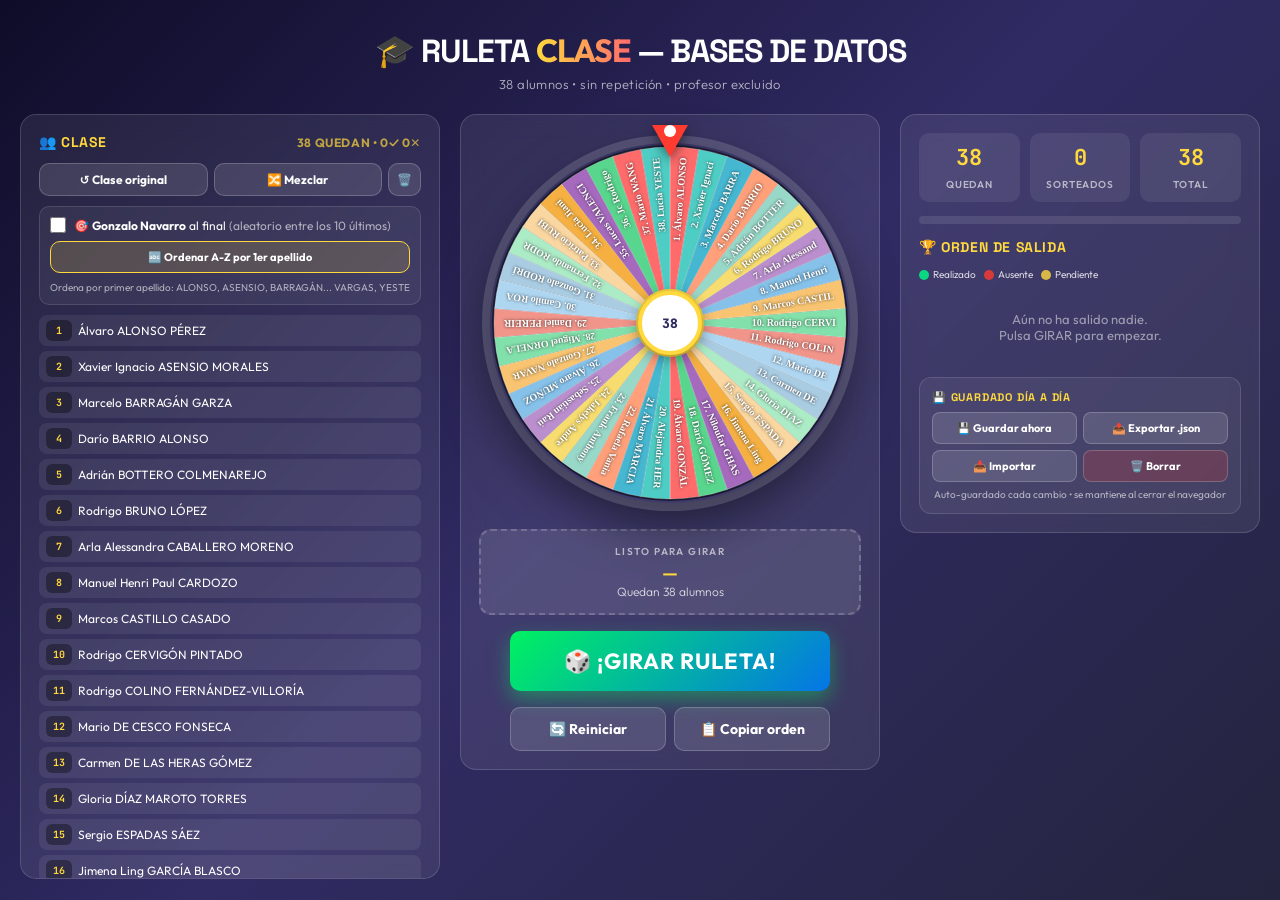
==== ruleta.html @ 907aad45 "feat: ruleta clase 38 alumnos - pizarra hecho/ausente, guardado dia a dia, orden apellido y Gonzalo " ====
<!DOCTYPE html>
<html lang="es">
<head>
<meta charset="UTF-8">
<meta name="viewport" content="width=device-width, initial-scale=1.0">
<title>Ruleta Clase - Bases de datos - Sin Repetición</title>
<link rel="preconnect" href="https://fonts.googleapis.com">
<link rel="preconnect" href="https://fonts.gstatic.com" crossorigin>
<link href="https://fonts.googleapis.com/css2?family=Outfit:wght@300;400;600;800&family=Space+Grotesk:wght@500;700&family=JetBrains+Mono:wght@700&display=swap" rel="stylesheet">
<style>
*{margin:0;padding:0;box-sizing:border-box;font-family:'Outfit',system-ui,sans-serif}
body{min-height:100vh;background:linear-gradient(135deg,#0f0c29 0%,#302b63 50%,#24243e 100%);color:#fff;display:flex;flex-direction:column;align-items:center;padding:20px}
h1{margin:10px 0 5px;font-size:32px;text-align:center;font-family:'Space Grotesk',sans-serif;font-weight:700;letter-spacing:-1px;text-transform:uppercase}
h1 span{background:linear-gradient(90deg,#ffd93d,#ff6b6b);-webkit-background-clip:text;-webkit-text-fill-color:transparent;background-clip:text}
.subtitle{opacity:0.65;margin-bottom:22px;text-align:center;font-size:13px;font-weight:300;letter-spacing:0.4px}
.layout{display:flex;gap:20px;max-width:1350px;width:100%;align-items:flex-start;flex-wrap:wrap;justify-content:center}
.panel{background:rgba(255,255,255,0.08);backdrop-filter:blur(12px);border:1px solid rgba(255,255,255,0.15);border-radius:16px;padding:18px}
.left{flex:1;min-width:320px;max-width:460px;max-height:85vh;overflow:auto}
.center{flex:1;min-width:340px;max-width:520px;display:flex;flex-direction:column;align-items:center;gap:16px}
.right{flex:1;min-width:280px;max-width:360px}
.panel h2{font-size:14px;margin-bottom:12px;color:#ffd93d;display:flex;justify-content:space-between;align-items:center;font-family:'Space Grotesk',sans-serif;font-weight:700;letter-spacing:0.6px;text-transform:uppercase}
.nombres-grid{display:grid;grid-template-columns:1fr;gap:5px}
.input-group{display:flex;align-items:center;gap:6px;background:rgba(255,255,255,0.07);border-radius:8px;padding:4px 6px;border:1px solid transparent}
.input-group.eliminado{opacity:0.35;text-decoration:line-through;background:rgba(255,0,0,0.15);border-color:rgba(255,0,0,0.3)}
.input-group.hecho{opacity:0.45;background:rgba(0,255,136,0.12);border-color:rgba(0,255,136,0.4);text-decoration:line-through;text-decoration-color:#00ff88;text-decoration-thickness:2px}
.input-group.ausente{opacity:1;background:rgba(255,59,48,0.22);border-color:#ff3b30;text-decoration:line-through;text-decoration-color:#ff3b30;text-decoration-thickness:2px}
.input-group.ausente input{color:#ff9a9a}
.input-group.pendiente{opacity:1;background:rgba(255,217,61,0.18);border-color:#ffd93d;animation:pulse 1.2s infinite}
.input-group.ganador-actual{border-color:#00ff88;background:rgba(0,255,136,0.2);opacity:1;transform:scale(1.02)}
.num{font-family:'JetBrains Mono',monospace;font-size:10px;font-weight:700;color:#ffd93d;min-width:26px;text-align:center;background:rgba(0,0,0,0.35);border-radius:6px;padding:4px 4px}
.input-group input{flex:1;background:transparent;border:none;color:#fff;font-size:12px;outline:none;width:100%;font-weight:400}
.input-group input::placeholder{color:rgba(255,255,255,0.5)}
.wheel-wrap{position:relative;width:380px;height:380px;display:flex;align-items:center;justify-content:center}
#wheel{width:360px;height:360px;border-radius:50%;box-shadow:0 0 0 8px rgba(255,255,255,0.15),0 20px 50px rgba(0,0,0,0.5);transition:transform 4s cubic-bezier(0.15,0,0.15,1)}
.pointer{position:absolute;top:-8px;left:50%;transform:translateX(-50%);width:0;height:0;border-left:18px solid transparent;border-right:18px solid transparent;border-top:32px solid #ff3b30;filter:drop-shadow(0 4px 6px rgba(0,0,0,0.5));z-index:10}
.pointer::after{content:'';position:absolute;top:-32px;left:-6px;width:12px;height:12px;background:#fff;border-radius:50%}
.center-pointer{position:absolute;top:50%;left:50%;transform:translate(-50%,-50%);width:64px;height:64px;background:#fff;color:#302b63;border-radius:50%;display:flex;align-items:center;justify-content:center;font-weight:800;font-size:13px;box-shadow:0 4px 15px rgba(0,0,0,0.4);z-index:5;border:4px solid #ffd93d;font-family:'JetBrains Mono',monospace}
button{border:none;border-radius:10px;padding:12px 18px;font-weight:700;cursor:pointer;transition:all 0.2s;font-size:14px}
.btn-girar{background:linear-gradient(135deg,#00f260,#0575e6);color:#fff;font-size:22px;padding:16px 40px;box-shadow:0 8px 20px rgba(0,242,96,0.4);width:100%;max-width:320px;letter-spacing:1px}
.btn-girar:hover{transform:scale(1.03);box-shadow:0 12px 30px rgba(0,242,96,0.6)}
.btn-girar:disabled{opacity:0.4;cursor:not-allowed;transform:none}
.btn-sec{background:rgba(255,255,255,0.12);color:#fff;border:1px solid rgba(255,255,255,0.2)}
.btn-sec:hover{background:rgba(255,255,255,0.2)}
.resultado{min-height:76px;background:rgba(255,255,255,0.1);border-radius:12px;padding:14px;width:100%;text-align:center;border:2px dashed rgba(255,255,255,0.2)}
.resultado.activo{border-color:#00ff88;background:rgba(0,255,136,0.15);border-style:solid}
.resultado .label{font-size:10px;opacity:0.6;letter-spacing:1.4px;text-transform:uppercase;font-weight:600}
.resultado .nombre{font-family:'Space Grotesk',sans-serif;font-size:18px;font-weight:700;color:#ffd93d;margin-top:4px;word-break:break-word;line-height:1.2}
.resultado .numero{font-size:12px;opacity:0.8;font-weight:300}
.stats{display:flex;gap:10px;margin-bottom:14px}
.stat{flex:1;background:rgba(255,255,255,0.07);border-radius:10px;padding:10px;text-align:center}
.stat b{font-family:'JetBrains Mono',monospace;font-size:22px;display:block;color:#ffd93d}
.stat span{font-size:10px;opacity:0.6;text-transform:uppercase;letter-spacing:0.8px;font-weight:600}
.progreso{height:8px;background:rgba(255,255,255,0.1);border-radius:99px;overflow:hidden;margin-bottom:14px}
.progreso-bar{height:100%;background:linear-gradient(90deg,#00f260,#ffd93d);width:0%;transition:width 0.5s}
.historial{max-height:340px;overflow:auto;display:flex;flex-direction:column;gap:6px}
.historial-item{display:flex;align-items:center;gap:8px;background:rgba(255,255,255,0.07);padding:8px 10px;border-radius:8px;font-size:12.5px;animation:slideIn 0.3s}
.historial-item .pos{font-family:'JetBrains Mono',monospace;background:#ffd93d;color:#000;font-weight:800;min-width:26px;height:26px;display:flex;align-items:center;justify-content:center;border-radius:50%;font-size:12px}
.historial-item.hecho{border-left:4px solid #00ff88;background:rgba(0,255,136,0.10)}
.historial-item.ausente{border-left:4px solid #ff3b30;background:rgba(255,59,48,0.16)}
.historial-item.pendiente{border-left:4px solid #ffd93d;background:rgba(255,217,61,0.14);animation:pulse 1.5s infinite}
.btn-mini{padding:4px 7px;font-size:10px;border-radius:6px;font-weight:800;cursor:pointer;border:none;letter-spacing:0.3px;transition:all 0.15s}
.btn-mini:hover{transform:scale(1.05)}
.btn-hecho{background:#00ff88;color:#000}
.btn-hecho.activo{box-shadow:0 0 0 2px #000, 0 0 0 4px #00ff88}
.btn-ausente{background:#ff3b30;color:#fff}
.btn-ausente.activo{box-shadow:0 0 0 2px #fff, 0 0 0 4px #ff3b30}
.btn-reinc{background:rgba(255,255,255,0.14);color:#fff;border:1px solid rgba(255,255,255,0.25);padding:4px 6px;font-size:10px;border-radius:6px;cursor:pointer}
.leyenda{display:flex;gap:8px;font-size:10px;margin-bottom:10px;opacity:0.8;flex-wrap:wrap}
.leyenda span{display:flex;align-items:center;gap:4px}
.dot{width:10px;height:10px;border-radius:50%;display:inline-block}
.vacio{opacity:0.5;text-align:center;padding:20px;font-size:13px}
@keyframes slideIn{from{opacity:0;transform:translateX(-10px)}to{opacity:1;transform:translateX(0)}}
.confeti{position:fixed;pointer-events:none;width:10px;height:10px;top:-10px;animation:caer 1.5s forwards}
@keyframes caer{to{transform:translateY(100vh) rotate(720deg);opacity:0}}
.save-panel{background:rgba(255,255,255,0.06);border:1px solid rgba(255,255,255,0.12);border-radius:12px;padding:12px;margin-top:14px}
.save-panel h3{font-size:11px;letter-spacing:0.8px;text-transform:uppercase;color:#ffd93d;margin-bottom:8px;font-family:'Space Grotesk',sans-serif}
.save-grid{display:grid;grid-template-columns:1fr 1fr;gap:6px}
.save-grid button{font-size:11px;padding:8px 6px;border-radius:8px}
.save-info{font-size:10px;opacity:0.6;margin-top:6px;text-align:center}
#fileImport{display:none}
@media(max-width:900px){.wheel-wrap{width:300px;height:300px}#wheel{width:280px;height:280px}}
</style>
</head>
<body>
<h1>🎓 Ruleta <span>Clase</span> — Bases de datos</h1>
<p class="subtitle">38 alumnos • sin repetición • profesor excluido</p>

<div class="layout">
  <div class="panel left">
    <h2>👥 Clase <span id="contador-nombres" style="font-size:12px;opacity:0.7"></span></h2>
    <div style="display:flex;gap:6px;margin-bottom:10px;flex-wrap:wrap">
      <button class="btn-sec" style="flex:1;font-size:12px;padding:8px" onclick="autocompletar()">↺ Clase original</button>
      <button class="btn-sec" style="flex:1;font-size:12px;padding:8px" onclick="mezclarNombres()">🔀 Mezclar</button>
      <button class="btn-sec" style="font-size:12px;padding:8px" onclick="limpiarNombres()">🗑️</button>
    </div>
    <div style="background:rgba(255,255,255,0.06);border:1px solid rgba(255,255,255,0.12);border-radius:10px;padding:10px;margin-bottom:10px;display:flex;flex-direction:column;gap:8px">
      <label style="display:flex;align-items:center;gap:8px;font-size:12px;cursor:pointer;user-select:none">
        <input type="checkbox" id="checkGonzalo" onchange="toggleGonzalo()" style="width:16px;height:16px;accent-color:#00ff88">
        <span>🎯 <b>Gonzalo Navarro</b> al final <span style="opacity:0.6">(aleatorio entre los 10 últimos)</span></span>
      </label>
      <button class="btn-sec" style="font-size:11px;padding:8px;background:rgba(255,217,61,0.15);border-color:#ffd93d" onclick="ordenarPorApellido()">🔤 Ordenar A-Z por 1er apellido</button>
      <div style="font-size:10px;opacity:0.6;line-height:1.3">Ordena por primer apellido: ALONSO, ASENSIO, BARRAGÁN... VARGAS, YESTE</div>
    </div>
    <div class="nombres-grid" id="grid-nombres"></div>
    <p style="font-size:11px;opacity:0.6;margin-top:10px">💡 Pulsa <b style="color:#00ff88">✓ Hecho</b> cuando salga a la pizarra o <b style="color:#ff3b30">✕ Ausente</b> si no pudo hacerlo. El rojo marca ausentes, el verde realizados.</p>
  </div>

  <div class="panel center">
    <div class="wheel-wrap">
      <div class="pointer"></div>
      <canvas id="wheel" width="360" height="360"></canvas>
      <div class="center-pointer" id="center-label">38</div>
    </div>

    <div class="resultado" id="resultado">
      <div class="label">Listo para girar</div>
      <div class="nombre" id="res-nombre">—</div>
      <div class="numero" id="res-numero">Quedan 38 alumnos</div>
    </div>

    <button class="btn-girar" id="btn-girar" onclick="girar()">🎲 ¡GIRAR RULETA!</button>
    <div style="display:flex;gap:8px;width:100%;max-width:320px">
      <button class="btn-sec" style="flex:1" onclick="reiniciar()">🔄 Reiniciar</button>
      <button class="btn-sec" style="flex:1" onclick="copiarHistorial()">📋 Copiar orden</button>
    </div>
  </div>

  <div class="panel right">
    <div class="stats">
      <div class="stat"><b id="stat-quedan">38</b><span>Quedan</span></div>
      <div class="stat"><b id="stat-sorteados">0</b><span>Sorteados</span></div>
      <div class="stat"><b id="stat-total">38</b><span>Total</span></div>
    </div>
    <div class="progreso"><div class="progreso-bar" id="progreso"></div></div>
    <h2>🏆 Orden de salida</h2>
    <div class="leyenda"><span><i class="dot" style="background:#00ff88"></i> Realizado</span><span><i class="dot" style="background:#ff3b30"></i> Ausente</span><span><i class="dot" style="background:#ffd93d"></i> Pendiente</span></div>
    <div class="historial" id="historial"><div class="vacio">Aún no ha salido nadie.<br>Pulsa GIRAR para empezar.</div></div>
    <div class="save-panel">
      <h3>💾 Guardado día a día</h3>
      <div class="save-grid">
        <button class="btn-sec" onclick="guardarAhora()">💾 Guardar ahora</button>
        <button class="btn-sec" onclick="exportarArchivo()">📤 Exportar .json</button>
        <button class="btn-sec" onclick="document.getElementById('fileImport').click()">📥 Importar</button>
        <button class="btn-sec" style="background:rgba(255,59,48,0.18)" onclick="borrarGuardado()">🗑️ Borrar</button>
      </div>
      <div class="save-info" id="saveInfo">Auto-guardado cada cambio • se mantiene al cerrar el navegador</div>
      <input type="file" id="fileImport" accept=".json" onchange="importarArchivo(event)">
    </div>
  </div>
</div>

<script>
const TOTAL = 38;
let nombres = [
  "Álvaro ALONSO PÉREZ",
  "Xavier Ignacio ASENSIO MORALES",
  "Marcelo BARRAGÁN GARZA",
  "Darío BARRIO ALONSO",
  "Adrián BOTTERO COLMENAREJO",
  "Rodrigo BRUNO LÓPEZ",
  "Arla Alessandra CABALLERO MORENO",
  "Manuel Henri Paul CARDOZO",
  "Marcos CASTILLO CASADO",
  "Rodrigo CERVIGÓN PINTADO",
  "Rodrigo COLINO FERNÁNDEZ-VILLORÍA",
  "Mario DE CESCO FONSECA",
  "Carmen DE LAS HERAS GÓMEZ",
  "Gloria DÍAZ MAROTO TORRES",
  "Sergio ESPADAS SÁEZ",
  "Jimena Ling GARCÍA BLASCO",
  "Niloufar GHASEMI SEDAGHAT ALOU",
  "Darío GÓMEZ GÁLVEZ",
  "Álvaro GONZÁLEZ PRADOS",
  "Alejandra HERNÁNDEZ BARROSO",
  "Álvaro MARCIANES GARRUDO",
  "Rafaela Vania MATOS TARAZONA",
  "Frank Anthony MERE LEÓN",
  "Jakelys Andrea MEZA LANUZA",
  "Sebastián Raúl MONTES DE LA ROSA",
  "Álvaro MUÑOZ BUENO",
  "Gonzalo NAVARRO GUERRERO",
  "Miguel ORNELAS SILVA",
  "Daniel PEREIRA BEDOYA",
  "Camilo ROA ZULUAGA",
  "Gonzalo RODRÍGUEZ GONZÁLEZ",
  "Fernando RODRÍGUEZ REVUELTA",
  "Patricio RUBIO MACOUZET",
  "Lucia Jiani SUN JIAN",
  "Lucas VALENCIA SOLAR",
  "Jc Rodrigo VARGAS MELÉNDEZ",
  "Mario WANG LU",
  "Lucia YESTE GÜEMES"
];
let pool = [];
let historial = []; // array de {idx, estado: 'pendiente'|'hecho'|'ausente'}
let girando = false;
let rotacionActual = 0;

const canvas = document.getElementById('wheel');
const ctx = canvas.getContext('2d');
const colores = ['#FF6B6B','#4ECDC4','#45B7D1','#FFA07A','#98D8C8','#F7DC6F','#BB8FCE','#85C1E9','#F8C471','#82E0AA','#F1948A','#AED6F1','#A9CCE3','#ABEBC6','#FAD7A0','#F5B041','#A569BD','#58D68D'];

const nombresClase = [...nombres];
const STORAGE_KEY = 'ruleta_clase_bases_datos_v3';
let modoGonzaloFinal = false;
const STORAGE_GONZALO_KEY = STORAGE_KEY + '_gonzalo';

function guardarEnStorage(){
  try{
    const data = { nombres, pool, historial, fecha: new Date().toISOString() };
    localStorage.setItem(STORAGE_KEY, JSON.stringify(data));
    const t = new Date().toLocaleTimeString('es-ES',{hour:'2-digit',minute:'2-digit',second:'2-digit'});
    const d = new Date().toLocaleDateString('es-ES');
    const el = document.getElementById('saveInfo');
    if(el) el.textContent = `✔️ Guardado ${d} ${t} • se mantiene al cerrar/desconectar`;
    // también guardar snapshot por día
    const hoy = new Date().toISOString().slice(0,10);
    localStorage.setItem(STORAGE_KEY + '_dia_' + hoy, JSON.stringify(data));
  }catch(e){ console.error('Error guardando',e); }
}
function cargarDeStorage(){
  try{
    const raw = localStorage.getItem(STORAGE_KEY);
    if(!raw) return false;
    const data = JSON.parse(raw);
    if(!data || !Array.isArray(data.nombres) || !Array.isArray(data.pool) || !Array.isArray(data.historial)) return false;
    // validar que siga siendo 38, si no, migrar
    if(data.nombres.length === TOTAL){
      nombres = data.nombres;
      pool = data.pool;
      historial = data.historial;
      // compat: si historial viejo era array de números, convertir a objetos
      if(historial.length>0 && typeof historial[0]==='number'){
        historial = historial.map(idx=>({idx, estado:'hecho'}));
      }
      return true;
    }
    return false;
  }catch(e){ return false; }
}
function guardarAhora(){
  guardarEnStorage();
  alert('✔️ Guardado correctamente. Aunque cierres el navegador o apagues el PC, al volver a abrir ruleta.html tendrás todo igual.');
}
function exportarArchivo(){
  guardarEnStorage();
  const raw = localStorage.getItem(STORAGE_KEY) || JSON.stringify({nombres,pool,historial});
  const blob = new Blob([raw], {type:'application/json'});
  const url = URL.createObjectURL(blob);
  const a = document.createElement('a');
  const fecha = new Date().toISOString().slice(0,10);
  a.href = url; a.download = `ruleta_clase_${fecha}.json`; a.click();
  URL.revokeObjectURL(url);
}
function importarArchivo(event){
  const file = event.target.files[0];
  if(!file) return;
  const reader = new FileReader();
  reader.onload = e=>{
    try{
      const data = JSON.parse(e.target.result);
      if(!data.nombres || !data.historial) throw new Error('formato inválido');
      nombres = data.nombres;
      pool = data.pool || [];
      historial = data.historial;
      if(historial.length>0 && typeof historial[0]==='number') historial = historial.map(idx=>({idx, estado:'hecho'}));
      crearInputs();
      dibujarRuleta();
      actualizarUI();
      guardarEnStorage();
      alert('✔️ Datos importados correctamente');
    }catch(err){ alert('❌ Error al importar: '+err.message); }
  };
  reader.readAsText(file);
  event.target.value='';
}
function borrarGuardado(){
  if(!confirm('¿Borrar guardado? Perderás el progreso actual. Se reiniciará la clase.')) return;
  localStorage.removeItem(STORAGE_KEY);
  resetPool();
  crearInputs();
  dibujarRuleta();
  actualizarUI();
  document.getElementById('saveInfo').textContent='Guardado borrado • se reiniciará desde cero';
}
function getGonzaloIdx(){
  return nombres.findIndex(n => n.toUpperCase().includes('NAVARRO GUERRERO'));
}
function toggleGonzalo(){
  modoGonzaloFinal = document.getElementById('checkGonzalo').checked;
  localStorage.setItem(STORAGE_GONZALO_KEY, modoGonzaloFinal ? '1':'0');
  const gIdx = getGonzaloIdx();
  if(modoGonzaloFinal && gIdx!==-1){
    const gNom = nombres[gIdx];
    alert(`🎯 Activado: ${gNom} no saldrá hasta que queden 10 o menos. Aparecerá aleatoriamente entre los 10 últimos puestos (posición ${TOTAL-9} a ${TOTAL}).`);
  }
}
function extraerPrimerApellido(nombreCompleto){
  const partes = nombreCompleto.trim().split(/\s+/);
  // buscar primera palabra totalmente en mayúsculas (apellido)
  for(let p of partes){
    const limpio = p.replace(/[^A-Za-zÁÉÍÓÚÑáéíóúñ\-]/g,'');
    if(limpio.length>=2 && limpio === limpio.toUpperCase() && /[A-ZÁÉÍÓÚÑ]/.test(limpio)){
      // si es DE/DEL/LA/LOS lo saltamos si es prefijo, coger siguiente
      if(['DE','DEL','LA','LAS','LOS','VON','VAN','LE','DU'].includes(limpio) ) continue;
      return limpio;
    }
  }
  // fallback: última palabra
  return partes[partes.length-1].replace(/[^A-Za-zÁÉÍÓÚÑ]/g,'').toUpperCase();
}
function ordenarPorApellido(){
  if(historial.length>0 && !confirm(`¿Ordenar por 1er apellido A-Z?\n\nSe reordenará toda la lista (ALONSO → YESTE) y se reiniciará el sorteo actual. ¿Continuar?`)) return;
  // ordenar nombres por primer apellido
  nombres.sort((a,b)=>{
    const apA = extraerPrimerApellido(a);
    const apB = extraerPrimerApellido(b);
    const cmp = apA.localeCompare(apB, 'es', {sensitivity:'base'});
    if(cmp!==0) return cmp;
    return a.localeCompare(b, 'es', {sensitivity:'base'});
  });
  // reiniciar pool con nuevo orden
  resetPool();
  crearInputs();
  dibujarRuleta();
  actualizarUI();
  guardarEnStorage();
  // mostrar preview
  const preview = nombres.slice(0,5).map((n,i)=>`${i+1}. ${n} (${extraerPrimerApellido(n)})`).join('\n');
  alert(`✔️ Ordenado A-Z por 1er apellido:\n\n${preview}\n...\n${TOTAL}. ${nombres[TOTAL-1]} (${extraerPrimerApellido(nombres[TOTAL-1])})`);
}

function init(){
  const cargado = cargarDeStorage();
  crearInputs();
  if(!cargado){
    resetPool();
  } else {
    for(let i=0;i<TOTAL;i++){
      const el=document.getElementById(`input-${i}`);
      if(el) el.value = nombres[i];
    }
  }
  // cargar preferencia Gonzalo
  try{
    modoGonzaloFinal = localStorage.getItem(STORAGE_GONZALO_KEY)==='1';
    const chk=document.getElementById('checkGonzalo');
    if(chk) chk.checked = modoGonzaloFinal;
  }catch(e){}
  dibujarRuleta();
  actualizarUI();
  if(cargado){
    const el=document.getElementById('saveInfo');
    if(el) el.textContent='✔️ Progreso restaurado automáticamente • último guardado recuperado';
  }
}
function crearInputs(){
  const grid = document.getElementById('grid-nombres');
  grid.innerHTML = '';
  for(let i=0;i<TOTAL;i++){
    const div = document.createElement('div');
    div.className='input-group';
    div.id=`group-${i}`;
    div.innerHTML=`<span class="num">${i+1}</span><input type="text" id="input-${i}" value="${nombres[i]}" placeholder="Nombre ${i+1}" oninput="onNombreChange(${i}, this.value)">`;
    grid.appendChild(div);
  }
}
function onNombreChange(i,val){
  nombres[i]=val || `Alumno ${i+1}`;
  if(pool.includes(i) || historial.some(h=>h.idx===i)){
    dibujarRuleta();
  }
  actualizarUI();
  guardarEnStorage();
}
function resetPool(){
  pool=[...Array(TOTAL).keys()];
  historial=[];
  rotacionActual=0;
  canvas.style.transform=`rotate(${rotacionActual}deg)`;
}
function getEstado(idx){
  const f = historial.find(h=>h.idx===idx);
  return f ? f.estado : null;
}
function autocompletar(){
  for(let i=0;i<TOTAL;i++){
    nombres[i]=nombresClase[i];
    document.getElementById(`input-${i}`).value=nombres[i];
  }
  dibujarRuleta();
  actualizarUI();
  guardarEnStorage();
}
function limpiarNombres(){
  for(let i=0;i<TOTAL;i++){
    nombres[i]='';
    document.getElementById(`input-${i}`).value='';
  }
  dibujarRuleta();
  guardarEnStorage();
}
function mezclarNombres(){
  for(let i=nombres.length-1;i>0;i--){
    const j=Math.floor(Math.random()*(i+1));
    [nombres[i],nombres[j]]=[nombres[j],nombres[i]];
  }
  for(let i=0;i<TOTAL;i++) document.getElementById(`input-${i}`).value=nombres[i];
  dibujarRuleta();
  guardarEnStorage();
}

function dibujarRuleta(){
  const size=360, r=size/2, cx=r, cy=r;
  ctx.clearRect(0,0,size,size);
  const restantes = pool.length ? pool : [...Array(TOTAL).keys()];
  ctx.beginPath(); ctx.arc(cx,cy,r-2,0,Math.PI*2); ctx.fillStyle='#1a1a2e'; ctx.fill();
  if(pool.length===0){
    for(let i=0;i<TOTAL;i++){
      const ang0=(i/TOTAL)*Math.PI*2 -Math.PI/2;
      const ang1=((i+1)/TOTAL)*Math.PI*2 -Math.PI/2;
      ctx.beginPath(); ctx.moveTo(cx,cy); ctx.arc(cx,cy,r-4,ang0,ang1); ctx.closePath();
      ctx.fillStyle= i%2? '#333':'#2a2a2a'; ctx.fill();
      ctx.strokeStyle='rgba(255,255,255,0.07)'; ctx.stroke();
      drawText(i,ang0,ang1,cx,cy,r);
    }
  } else {
    const n = restantes.length;
    restantes.forEach((idx, pos)=>{
      const ang0=(pos/n)*Math.PI*2 -Math.PI/2;
      const ang1=((pos+1)/n)*Math.PI*2 -Math.PI/2;
      ctx.beginPath(); ctx.moveTo(cx,cy); ctx.arc(cx,cy,r-4,ang0,ang1); ctx.closePath();
      ctx.fillStyle=colores[idx % colores.length]; ctx.fill();
      ctx.strokeStyle='rgba(255,255,255,0.25)'; ctx.lineWidth=1; ctx.stroke();
      ctx.save();
      const angMid=(ang0+ang1)/2;
      ctx.translate(cx,cy);
      ctx.rotate(angMid);
      ctx.textAlign='right';
      ctx.fillStyle='#fff';
      ctx.font='bold 10px Segoe UI';
      ctx.shadowColor='rgba(0,0,0,0.8)'; ctx.shadowBlur=3;
      // acortar nombre para que quepa
      let short = nombres[idx]||`Alumno ${idx+1}`;
      short = short.split(' ').slice(0,2).join(' ');
      if(short.length>13) short=short.substring(0,13);
      ctx.fillText(`${idx+1}. ${short}`, r-14, 3);
      ctx.restore();
    });
  }
  ctx.beginPath(); ctx.arc(cx,cy,32,0,Math.PI*2); ctx.fillStyle='#fff'; ctx.fill();
  ctx.strokeStyle='#ffd93d'; ctx.lineWidth=4; ctx.stroke();
}
function drawText(i,ang0,ang1,cx,cy,r){
  ctx.save();
  const angMid=(ang0+ang1)/2;
  ctx.translate(cx,cy); ctx.rotate(angMid);
  ctx.textAlign='right'; ctx.fillStyle='rgba(255,255,255,0.5)'; ctx.font='9px Segoe UI';
  let short=(nombres[i]||`Alumno ${i+1}`).split(' ').slice(0,2).join(' ');
  ctx.fillText(`${i+1}. ${short}`, r-14,3);
  ctx.restore();
}

function girar(){
  if(girando) return;
  if(pool.length===0){
    alert('¡Ya salieron los 38 alumnos! Pulsa Reiniciar para empezar de nuevo.');
    return;
  }
  for(let i of pool){
    if(!nombres[i] || !nombres[i].trim()){
      const el=document.getElementById(`input-${i}`);
      el.focus(); el.style.background='rgba(255,0,0,0.3)';
      alert(`Falta el nombre del número ${i+1}`);
      return;
    }
  }
  girando=true;
  document.getElementById('btn-girar').disabled=true;
  document.getElementById('resultado').classList.remove('activo');
  document.getElementById('res-nombre').textContent='Girando...';
  document.getElementById('res-numero').textContent='¡Suerte!';

  // 🎯 Lógica Gonzalo al final: si está activo y quedan >10, excluir a Gonzalo del sorteo
  let poolElegible = pool;
  const gIdx = getGonzaloIdx();
  if(modoGonzaloFinal && gIdx!==-1 && pool.includes(gIdx) && pool.length > 10){
    poolElegible = pool.filter(i=> i!==gIdx);
  }
  const ganadorIdx = poolElegible[Math.floor(Math.random()*poolElegible.length)];
  const ganadorPosEnPoolAntes = pool.indexOf(ganadorIdx);

  const nAntes = pool.length;
  const angSegmento = 360 / nAntes;
  const angCentroGanador = ganadorPosEnPoolAntes * angSegmento + angSegmento/2;
  const vueltas = 5 + Math.floor(Math.random()*4);
  const randomOffset = (Math.random()-0.5) * (angSegmento*0.6);
  const destino = vueltas*360 + (360 - angCentroGanador + randomOffset);
  const nuevaRotacion = rotacionActual + destino;

  canvas.style.transition='transform 4s cubic-bezier(0.15,0,0.15,1)';
  canvas.style.transform=`rotate(${nuevaRotacion}deg)`;

  setTimeout(()=>{
    rotacionActual = nuevaRotacion % 360;
    pool = pool.filter(i=>i!==ganadorIdx);
    historial.push({idx: ganadorIdx, estado: 'pendiente'});
    dibujarRuleta();
    canvas.style.transition='none';
    canvas.style.transform=`rotate(${rotacionActual}deg)`;
    void canvas.offsetWidth;
    canvas.style.transition='transform 4s cubic-bezier(0.15,0,0.15,1)';

    mostrarGanador(ganadorIdx);
    actualizarUI();
    guardarEnStorage();
    lanzarConfeti();
    girando=false;
    document.getElementById('btn-girar').disabled=false;
    if(pool.length===0){
      document.getElementById('btn-girar').textContent='🏁 ¡COMPLETADO!';
      document.getElementById('btn-girar').disabled=true;
      setTimeout(()=>lanzarConfeti(true),300);
    }
  },4100);
}

function mostrarGanador(idx){
  const res=document.getElementById('resultado');
  res.classList.add('activo');
  document.getElementById('res-nombre').textContent=nombres[idx];
  document.getElementById('res-numero').textContent=`Nº ${idx+1} • ${historial.length}º en salir • Quedan ${pool.length} • ¡Marca si hizo pizarra!`;
  document.getElementById('center-label').textContent=pool.length;
  document.querySelectorAll('.input-group').forEach(el=>el.classList.remove('ganador-actual'));
  const g=document.getElementById(`group-${idx}`);
  if(g){g.classList.add('ganador-actual'); setTimeout(()=>g.classList.remove('ganador-actual'),2000)}
}
function marcarEstado(pos, nuevoEstado){
  if(pos<0 || pos>=historial.length) return;
  historial[pos].estado = nuevoEstado;
  actualizarUI();
  dibujarRuleta();
  guardarEnStorage();
  if(nuevoEstado==='hecho') lanzarConfeti();
}
function reincorporar(pos){
  if(pos<0 || pos>=historial.length) return;
  const item = historial[pos];
  if(!confirm(`¿Reincorporar a ${nombres[item.idx]} a la ruleta? Volverá a poder salir.`)) return;
  pool.push(item.idx);
  pool.sort((a,b)=>a-b);
  historial.splice(pos,1);
  dibujarRuleta();
  actualizarUI();
  guardarEnStorage();
}

function actualizarUI(){
  const hechos = historial.filter(h=>h.estado==='hecho').length;
  const ausentes = historial.filter(h=>h.estado==='ausente').length;
  const pendientes = historial.filter(h=>h.estado==='pendiente').length;
  document.getElementById('stat-quedan').textContent=pool.length;
  document.getElementById('stat-sorteados').textContent=historial.length;
  document.getElementById('contador-nombres').textContent=`${pool.length} quedan • ${hechos}✓ ${ausentes}✕`;
  document.getElementById('progreso').style.width=`${(historial.length/TOTAL)*100}%`;
  document.getElementById('center-label').textContent=pool.length;
  // marcar inputs según estado
  for(let i=0;i<TOTAL;i++){
    const g=document.getElementById(`group-${i}`);
    if(!g) continue;
    g.classList.remove('eliminado','hecho','ausente','pendiente');
    const est = getEstado(i);
    if(est) g.classList.add(est);
    else if(historial.some(h=>h.idx===i)) g.classList.add('hecho');
  }
  const cont=document.getElementById('historial');
  if(historial.length===0){
    cont.innerHTML='<div class="vacio">Aún no ha salido nadie.<br>Pulsa GIRAR para empezar.</div>';
  } else {
    cont.innerHTML=historial.map((item,pos)=>{
      const invPos = pos+1;
      const cls = item.estado;
      const esHecho = cls==='hecho' ? 'activo' : '';
      const esAusente = cls==='ausente' ? 'activo' : '';
      return `<div class="historial-item ${cls}">
        <span class="pos">${invPos}º</span>
        <span style="flex:1"><b>${nombres[item.idx]}</b> <span style="opacity:0.6">Nº${item.idx+1}</span></span>
        <button class="btn-mini btn-hecho ${esHecho}" onclick="marcarEstado(${pos},'hecho')" title="Realizado - salió a pizarra">✓ Hecho</button>
        <button class="btn-mini btn-ausente ${esAusente}" onclick="marcarEstado(${pos},'ausente')" title="Ausente / No completó">✕ Ausente</button>
        <button class="btn-reinc" onclick="reincorporar(${pos})" title="Volver a meter en la ruleta">↩️</button>
      </div>`;
    }).join('');
    setTimeout(()=>{ cont.scrollTop = cont.scrollHeight; }, 50);
  }
  if(!girando && historial.length===0){
    document.getElementById('res-nombre').textContent='—';
    document.getElementById('res-numero').textContent=`Quedan ${pool.length} alumnos`;
  }
  if(pool.length>0){
    document.getElementById('btn-girar').textContent='🎲 ¡GIRAR RULETA!';
  }
}

function reiniciar(){
  if(historial.length>0 && !confirm('¿Reiniciar la ruleta? Se borrará el orden actual.')) return;
  resetPool();
  dibujarRuleta();
  actualizarUI();
  guardarEnStorage();
  document.getElementById('resultado').classList.remove('activo');
  document.getElementById('res-nombre').textContent='—';
  document.getElementById('res-numero').textContent=`Quedan ${pool.length} alumnos`;
  document.getElementById('btn-girar').disabled=false;
  document.getElementById('btn-girar').textContent='🎲 ¡GIRAR RULETA!';
}

function copiarHistorial(){
  if(historial.length===0) return alert('Aún no hay sorteos');
  const texto=historial.map((item,i)=>{
    const marca = item.estado==='hecho' ? '✓ HECHO' : item.estado==='ausente' ? '✕ AUSENTE' : '○ PENDIENTE';
    return `${i+1}º - ${nombres[item.idx]} (Nº ${item.idx+1}) - ${marca}`;
  }).join('\n');
  navigator.clipboard.writeText(texto).then(()=>alert('¡Orden copiado al portapapeles!')).catch(()=>{
    prompt('Copia el orden:', texto);
  });
}

function lanzarConfeti(mucho=false){
  const n = mucho? 80: 30;
  const coloresConf=['#ffd93d','#00f260','#ff3b30','#4ECDC4','#BB8FCE'];
  for(let i=0;i<n;i++){
    const d=document.createElement('div');
    d.className='confeti';
    d.style.left=Math.random()*100+'vw';
    d.style.background=coloresConf[Math.floor(Math.random()*coloresConf.length)];
    d.style.transform=`rotate(${Math.random()*360}deg)`;
    d.style.animationDelay=(Math.random()*0.5)+'s';
    d.style.borderRadius=Math.random()>0.5?'50%':'2px';
    document.body.appendChild(d);
    setTimeout(()=>d.remove(),1600);
  }
}

init();
// auto-guardado al cerrar / cambiar pestaña
window.addEventListener('beforeunload', guardarEnStorage);
document.addEventListener('visibilitychange', ()=>{ if(document.visibilityState==='hidden') guardarEnStorage(); });
</script>
</body>
</html>
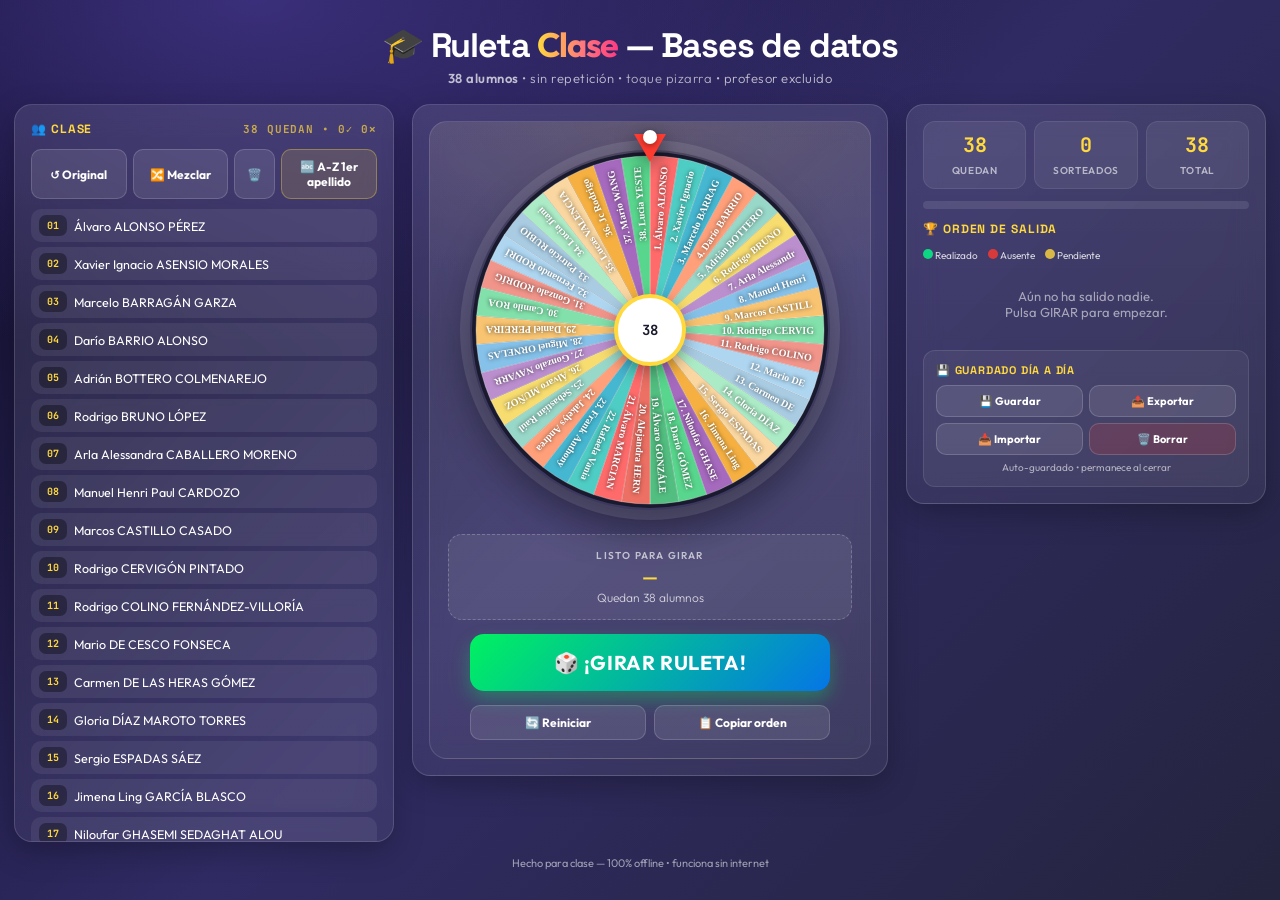
==== commit 6a169673: "feat: ruleta v4 - modo oculto ofuscado, presentación mejorada, bugs corregidos" ====
--- a/ruleta.html
+++ b/ruleta.html
@@ -3,155 +3,157 @@
 <head>
 <meta charset="UTF-8">
 <meta name="viewport" content="width=device-width, initial-scale=1.0">
-<title>Ruleta Clase - Bases de datos - Sin Repetición</title>
+<title>Ruleta Clase — Bases de datos</title>
 <link rel="preconnect" href="https://fonts.googleapis.com">
 <link rel="preconnect" href="https://fonts.gstatic.com" crossorigin>
-<link href="https://fonts.googleapis.com/css2?family=Outfit:wght@300;400;600;800&family=Space+Grotesk:wght@500;700&family=JetBrains+Mono:wght@700&display=swap" rel="stylesheet">
+<link href="https://fonts.googleapis.com/css2?family=Outfit:wght@300;400;500;600;700;800&family=Space+Grotesk:wght@500;600;700&family=JetBrains+Mono:wght@600;700&display=swap" rel="stylesheet">
 <style>
 *{margin:0;padding:0;box-sizing:border-box;font-family:'Outfit',system-ui,sans-serif}
-body{min-height:100vh;background:linear-gradient(135deg,#0f0c29 0%,#302b63 50%,#24243e 100%);color:#fff;display:flex;flex-direction:column;align-items:center;padding:20px}
-h1{margin:10px 0 5px;font-size:32px;text-align:center;font-family:'Space Grotesk',sans-serif;font-weight:700;letter-spacing:-1px;text-transform:uppercase}
-h1 span{background:linear-gradient(90deg,#ffd93d,#ff6b6b);-webkit-background-clip:text;-webkit-text-fill-color:transparent;background-clip:text}
-.subtitle{opacity:0.65;margin-bottom:22px;text-align:center;font-size:13px;font-weight:300;letter-spacing:0.4px}
-.layout{display:flex;gap:20px;max-width:1350px;width:100%;align-items:flex-start;flex-wrap:wrap;justify-content:center}
-.panel{background:rgba(255,255,255,0.08);backdrop-filter:blur(12px);border:1px solid rgba(255,255,255,0.15);border-radius:16px;padding:18px}
-.left{flex:1;min-width:320px;max-width:460px;max-height:85vh;overflow:auto}
-.center{flex:1;min-width:340px;max-width:520px;display:flex;flex-direction:column;align-items:center;gap:16px}
-.right{flex:1;min-width:280px;max-width:360px}
-.panel h2{font-size:14px;margin-bottom:12px;color:#ffd93d;display:flex;justify-content:space-between;align-items:center;font-family:'Space Grotesk',sans-serif;font-weight:700;letter-spacing:0.6px;text-transform:uppercase}
+:root{--bg1:#0f0c29;--bg2:#302b63;--bg3:#24243e;--accent:#ffd93d;--ok:#00ff88;--bad:#ff3b30;--muted:rgba(255,255,255,0.65)}
+body{min-height:100vh;background:radial-gradient(1200px 600px at 20% 0%, #3a2f7a 0%, transparent 60%),linear-gradient(135deg,var(--bg1) 0%,var(--bg2) 50%,var(--bg3) 100%);color:#fff;display:flex;flex-direction:column;align-items:center;padding:20px 14px}
+header{text-align:center;margin:6px 0 18px}
+h1{font-family:'Space Grotesk',sans-serif;font-weight:700;font-size:34px;letter-spacing:-1.2px;line-height:1.1}
+h1 em{font-style:normal;background:linear-gradient(90deg,#ffd93d 0%,#ff7a7a 55%,#ff3b82 100%);-webkit-background-clip:text;-webkit-text-fill-color:transparent;background-clip:text}
+.subtitle{margin-top:6px;font-size:13px;font-weight:300;letter-spacing:0.5px;opacity:0.7}
+.subtitle b{font-weight:600;opacity:1}
+.layout{max-width:1380px;width:100%;display:grid;grid-template-columns: 380px 1fr 360px;gap:18px;align-items:start}
+@media(max-width:1100px){.layout{grid-template-columns: 1fr;max-width:620px} .left{order:3} .center{order:1} .right{order:2}}
+.panel{background:linear-gradient(180deg,rgba(255,255,255,0.10),rgba(255,255,255,0.06));backdrop-filter:blur(16px);border:1px solid rgba(255,255,255,0.14);border-radius:18px;padding:16px;box-shadow:0 10px 30px rgba(0,0,0,0.25)}
+.panel h2{font-family:'Space Grotesk',sans-serif;font-weight:700;font-size:12px;letter-spacing:0.9px;text-transform:uppercase;color:var(--accent);display:flex;justify-content:space-between;align-items:center;margin-bottom:12px}
+.left{max-height:82vh;overflow:auto;scrollbar-width:thin}
 .nombres-grid{display:grid;grid-template-columns:1fr;gap:5px}
-.input-group{display:flex;align-items:center;gap:6px;background:rgba(255,255,255,0.07);border-radius:8px;padding:4px 6px;border:1px solid transparent}
-.input-group.eliminado{opacity:0.35;text-decoration:line-through;background:rgba(255,0,0,0.15);border-color:rgba(255,0,0,0.3)}
-.input-group.hecho{opacity:0.45;background:rgba(0,255,136,0.12);border-color:rgba(0,255,136,0.4);text-decoration:line-through;text-decoration-color:#00ff88;text-decoration-thickness:2px}
-.input-group.ausente{opacity:1;background:rgba(255,59,48,0.22);border-color:#ff3b30;text-decoration:line-through;text-decoration-color:#ff3b30;text-decoration-thickness:2px}
-.input-group.ausente input{color:#ff9a9a}
-.input-group.pendiente{opacity:1;background:rgba(255,217,61,0.18);border-color:#ffd93d;animation:pulse 1.2s infinite}
-.input-group.ganador-actual{border-color:#00ff88;background:rgba(0,255,136,0.2);opacity:1;transform:scale(1.02)}
-.num{font-family:'JetBrains Mono',monospace;font-size:10px;font-weight:700;color:#ffd93d;min-width:26px;text-align:center;background:rgba(0,0,0,0.35);border-radius:6px;padding:4px 4px}
-.input-group input{flex:1;background:transparent;border:none;color:#fff;font-size:12px;outline:none;width:100%;font-weight:400}
-.input-group input::placeholder{color:rgba(255,255,255,0.5)}
-.wheel-wrap{position:relative;width:380px;height:380px;display:flex;align-items:center;justify-content:center}
-#wheel{width:360px;height:360px;border-radius:50%;box-shadow:0 0 0 8px rgba(255,255,255,0.15),0 20px 50px rgba(0,0,0,0.5);transition:transform 4s cubic-bezier(0.15,0,0.15,1)}
-.pointer{position:absolute;top:-8px;left:50%;transform:translateX(-50%);width:0;height:0;border-left:18px solid transparent;border-right:18px solid transparent;border-top:32px solid #ff3b30;filter:drop-shadow(0 4px 6px rgba(0,0,0,0.5));z-index:10}
-.pointer::after{content:'';position:absolute;top:-32px;left:-6px;width:12px;height:12px;background:#fff;border-radius:50%}
-.center-pointer{position:absolute;top:50%;left:50%;transform:translate(-50%,-50%);width:64px;height:64px;background:#fff;color:#302b63;border-radius:50%;display:flex;align-items:center;justify-content:center;font-weight:800;font-size:13px;box-shadow:0 4px 15px rgba(0,0,0,0.4);z-index:5;border:4px solid #ffd93d;font-family:'JetBrains Mono',monospace}
-button{border:none;border-radius:10px;padding:12px 18px;font-weight:700;cursor:pointer;transition:all 0.2s;font-size:14px}
-.btn-girar{background:linear-gradient(135deg,#00f260,#0575e6);color:#fff;font-size:22px;padding:16px 40px;box-shadow:0 8px 20px rgba(0,242,96,0.4);width:100%;max-width:320px;letter-spacing:1px}
-.btn-girar:hover{transform:scale(1.03);box-shadow:0 12px 30px rgba(0,242,96,0.6)}
-.btn-girar:disabled{opacity:0.4;cursor:not-allowed;transform:none}
-.btn-sec{background:rgba(255,255,255,0.12);color:#fff;border:1px solid rgba(255,255,255,0.2)}
-.btn-sec:hover{background:rgba(255,255,255,0.2)}
-.resultado{min-height:76px;background:rgba(255,255,255,0.1);border-radius:12px;padding:14px;width:100%;text-align:center;border:2px dashed rgba(255,255,255,0.2)}
-.resultado.activo{border-color:#00ff88;background:rgba(0,255,136,0.15);border-style:solid}
-.resultado .label{font-size:10px;opacity:0.6;letter-spacing:1.4px;text-transform:uppercase;font-weight:600}
-.resultado .nombre{font-family:'Space Grotesk',sans-serif;font-size:18px;font-weight:700;color:#ffd93d;margin-top:4px;word-break:break-word;line-height:1.2}
-.resultado .numero{font-size:12px;opacity:0.8;font-weight:300}
-.stats{display:flex;gap:10px;margin-bottom:14px}
-.stat{flex:1;background:rgba(255,255,255,0.07);border-radius:10px;padding:10px;text-align:center}
-.stat b{font-family:'JetBrains Mono',monospace;font-size:22px;display:block;color:#ffd93d}
-.stat span{font-size:10px;opacity:0.6;text-transform:uppercase;letter-spacing:0.8px;font-weight:600}
-.progreso{height:8px;background:rgba(255,255,255,0.1);border-radius:99px;overflow:hidden;margin-bottom:14px}
-.progreso-bar{height:100%;background:linear-gradient(90deg,#00f260,#ffd93d);width:0%;transition:width 0.5s}
-.historial{max-height:340px;overflow:auto;display:flex;flex-direction:column;gap:6px}
-.historial-item{display:flex;align-items:center;gap:8px;background:rgba(255,255,255,0.07);padding:8px 10px;border-radius:8px;font-size:12.5px;animation:slideIn 0.3s}
-.historial-item .pos{font-family:'JetBrains Mono',monospace;background:#ffd93d;color:#000;font-weight:800;min-width:26px;height:26px;display:flex;align-items:center;justify-content:center;border-radius:50%;font-size:12px}
-.historial-item.hecho{border-left:4px solid #00ff88;background:rgba(0,255,136,0.10)}
-.historial-item.ausente{border-left:4px solid #ff3b30;background:rgba(255,59,48,0.16)}
-.historial-item.pendiente{border-left:4px solid #ffd93d;background:rgba(255,217,61,0.14);animation:pulse 1.5s infinite}
-.btn-mini{padding:4px 7px;font-size:10px;border-radius:6px;font-weight:800;cursor:pointer;border:none;letter-spacing:0.3px;transition:all 0.15s}
-.btn-mini:hover{transform:scale(1.05)}
-.btn-hecho{background:#00ff88;color:#000}
-.btn-hecho.activo{box-shadow:0 0 0 2px #000, 0 0 0 4px #00ff88}
-.btn-ausente{background:#ff3b30;color:#fff}
-.btn-ausente.activo{box-shadow:0 0 0 2px #fff, 0 0 0 4px #ff3b30}
-.btn-reinc{background:rgba(255,255,255,0.14);color:#fff;border:1px solid rgba(255,255,255,0.25);padding:4px 6px;font-size:10px;border-radius:6px;cursor:pointer}
-.leyenda{display:flex;gap:8px;font-size:10px;margin-bottom:10px;opacity:0.8;flex-wrap:wrap}
-.leyenda span{display:flex;align-items:center;gap:4px}
+.input-group{display:flex;align-items:center;gap:7px;background:rgba(255,255,255,0.07);border:1px solid transparent;border-radius:10px;padding:5px 7px;transition:all .2s}
+.input-group:focus-within{border-color:rgba(255,217,61,0.35);background:rgba(255,255,255,0.10)}
+.input-group.hecho{opacity:0.5;border-color:rgba(0,255,136,0.35);background:rgba(0,255,136,0.10);text-decoration:line-through;text-decoration-color:#00ff88;text-decoration-thickness:2px}
+.input-group.ausente{border-color:rgba(255,59,48,0.9);background:rgba(255,59,48,0.18);text-decoration:line-through;text-decoration-color:#ff3b30;text-decoration-thickness:2px}
+.input-group.ausente input{color:#ffb4b0}
+.input-group.pendiente{border-color:#ffd93d;background:rgba(255,217,61,0.14)}
+.num{font-family:'JetBrains Mono',monospace;font-weight:700;font-size:10px;min-width:28px;text-align:center;background:rgba(0,0,0,0.35);color:var(--accent);border-radius:7px;padding:4px 0}
+.input-group input{flex:1;background:transparent;border:none;outline:none;color:#fff;font-size:12.5px;font-weight:400}
+.controls{display:flex;gap:6px;flex-wrap:wrap;margin-bottom:10px}
+.btn{border:none;border-radius:10px;padding:9px 12px;font-weight:700;font-size:12px;cursor:pointer;transition:all .18s;display:inline-flex;align-items:center;justify-content:center;gap:6px}
+.btn-sec{background:rgba(255,255,255,0.10);color:#fff;border:1px solid rgba(255,255,255,0.16)}
+.btn-sec:hover{background:rgba(255,255,255,0.16);transform:translateY(-1px)}
+.btn-primary{background:linear-gradient(135deg,#00f260 0%,#0575e6 100%);color:#fff;box-shadow:0 8px 18px rgba(0,242,96,0.32)}
+.btn-primary:hover{transform:translateY(-1px);box-shadow:0 12px 26px rgba(0,242,96,0.42)}
+.btn-girar{width:100%;max-width:360px;font-size:20px;padding:16px 20px;letter-spacing:0.6px;border-radius:14px}
+.btn-girar:disabled{opacity:0.45;cursor:not-allowed;transform:none}
+.center{display:flex;flex-direction:column;align-items:center;gap:14px}
+.wheel-card{width:100%;display:flex;flex-direction:column;align-items:center;gap:14px;background:radial-gradient(600px 300px at 50% 0%, rgba(255,217,61,0.10), transparent 60%), linear-gradient(180deg,rgba(255,255,255,0.08),rgba(255,255,255,0.04));border-radius:18px;padding:18px;border:1px solid rgba(255,255,255,0.12)}
+.wheel-wrap{position:relative;width:380px;height:380px;display:grid;place-items:center}
+@media(max-width:600px){.wheel-wrap{width:300px;height:300px}}
+#wheel{width:360px;height:360px;border-radius:50%;box-shadow:0 0 0 10px rgba(255,255,255,0.10), 0 18px 40px rgba(0,0,0,0.45), inset 0 0 30px rgba(0,0,0,0.35);transition:transform 4s cubic-bezier(0.12,0,0.12,1)}
+@media(max-width:600px){#wheel{width:280px;height:280px}}
+.pointer{position:absolute;top:-6px;left:50%;transform:translateX(-50%);z-index:3;filter:drop-shadow(0 6px 10px rgba(0,0,0,0.5))}
+.pointer i{display:block;width:0;height:0;border-left:16px solid transparent;border-right:16px solid transparent;border-top:28px solid #ff3b30}
+.pointer:after{content:'';position:absolute;left:50%;top:-4px;transform:translateX(-50%);width:14px;height:14px;background:#fff;border-radius:50%;box-shadow:0 2px 6px rgba(0,0,0,0.4)}
+.hub{position:absolute;left:50%;top:50%;transform:translate(-50%,-50%);width:72px;height:72px;border-radius:50%;background:#fff;color:#1a1a2e;display:grid;place-items:center;font-family:'JetBrains Mono',monospace;font-weight:700;font-size:14px;border:4px solid var(--accent);box-shadow:0 6px 18px rgba(0,0,0,0.35);z-index:2}
+.resultado{width:100%;background:rgba(255,255,255,0.08);border:1px dashed rgba(255,255,255,0.22);border-radius:14px;padding:14px;text-align:center}
+.resultado.activo{border-style:solid;border-color:rgba(0,255,136,0.9);background:rgba(0,255,136,0.12);box-shadow:0 0 0 4px rgba(0,255,136,0.10)}
+.resultado .k{font-size:10px;letter-spacing:1.2px;text-transform:uppercase;opacity:0.65;font-weight:600}
+.resultado .v{font-family:'Space Grotesk',sans-serif;font-weight:700;font-size:18px;color:var(--accent);margin-top:4px;word-break:break-word;line-height:1.2}
+.resultado .s{font-size:12px;opacity:0.75;font-weight:300;margin-top:2px}
+.stats{display:grid;grid-template-columns:1fr 1fr 1fr;gap:8px;margin-bottom:12px}
+.stat{background:rgba(255,255,255,0.07);border:1px solid rgba(255,255,255,0.08);border-radius:12px;padding:10px;text-align:center}
+.stat b{font-family:'JetBrains Mono',monospace;font-size:20px;color:var(--accent);display:block}
+.stat span{font-size:10px;letter-spacing:0.7px;text-transform:uppercase;opacity:0.6;font-weight:600}
+.progress{height:8px;background:rgba(255,255,255,0.10);border-radius:999px;overflow:hidden;margin-bottom:12px}
+.bar{height:100%;width:0%;background:linear-gradient(90deg,#00f260,#ffd93d);transition:width .5s}
+.historial{max-height:340px;overflow:auto;display:flex;flex-direction:column;gap:6px;scrollbar-width:thin}
+.historial-item{display:flex;align-items:center;gap:8px;background:rgba(255,255,255,0.07);border:1px solid rgba(255,255,255,0.06);border-radius:10px;padding:8px 8px;font-size:12px;animation:slideIn .25s}
+.historial-item.hecho{border-left:4px solid var(--ok);background:rgba(0,255,136,0.10)}
+.historial-item.ausente{border-left:4px solid var(--bad);background:rgba(255,59,48,0.14)}
+.historial-item.pendiente{border-left:4px solid var(--accent);background:rgba(255,217,61,0.12)}
+.pos{font-family:'JetBrains Mono',monospace;font-weight:700;min-width:28px;height:28px;display:grid;place-items:center;border-radius:50%;background:var(--accent);color:#000;font-size:12px}
+.btn-mini{padding:5px 8px;border-radius:7px;font-size:10px;font-weight:800;border:none;cursor:pointer;transition:transform .12s}
+.btn-mini:hover{transform:scale(1.04)}
+.btn-ok{background:var(--ok);color:#000}
+.btn-ok.on{box-shadow:0 0 0 2px #000, 0 0 0 4px var(--ok)}
+.btn-bad{background:var(--bad);color:#fff}
+.btn-bad.on{box-shadow:0 0 0 2px #fff, 0 0 0 4px var(--bad)}
+.btn-ghost{background:rgba(255,255,255,0.12);color:#fff;border:1px solid rgba(255,255,255,0.18);padding:5px 7px;border-radius:7px;font-size:10px;cursor:pointer}
+.legend{display:flex;gap:10px;flex-wrap:wrap;font-size:10px;opacity:0.8;margin-bottom:8px}
 .dot{width:10px;height:10px;border-radius:50%;display:inline-block}
-.vacio{opacity:0.5;text-align:center;padding:20px;font-size:13px}
-@keyframes slideIn{from{opacity:0;transform:translateX(-10px)}to{opacity:1;transform:translateX(0)}}
-.confeti{position:fixed;pointer-events:none;width:10px;height:10px;top:-10px;animation:caer 1.5s forwards}
-@keyframes caer{to{transform:translateY(100vh) rotate(720deg);opacity:0}}
-.save-panel{background:rgba(255,255,255,0.06);border:1px solid rgba(255,255,255,0.12);border-radius:12px;padding:12px;margin-top:14px}
-.save-panel h3{font-size:11px;letter-spacing:0.8px;text-transform:uppercase;color:#ffd93d;margin-bottom:8px;font-family:'Space Grotesk',sans-serif}
-.save-grid{display:grid;grid-template-columns:1fr 1fr;gap:6px}
-.save-grid button{font-size:11px;padding:8px 6px;border-radius:8px}
-.save-info{font-size:10px;opacity:0.6;margin-top:6px;text-align:center}
+.save{margin-top:12px;background:rgba(255,255,255,0.06);border:1px solid rgba(255,255,255,0.10);border-radius:12px;padding:12px}
+.save h3{font-family:'Space Grotesk',sans-serif;font-size:11px;letter-spacing:0.8px;text-transform:uppercase;color:var(--accent);margin-bottom:8px}
+.grid2{display:grid;grid-template-columns:1fr 1fr;gap:6px}
+.grid2 .btn{font-size:11px;padding:8px}
+.muted{font-size:10px;opacity:0.6;text-align:center;margin-top:6px}
 #fileImport{display:none}
-@media(max-width:900px){.wheel-wrap{width:300px;height:300px}#wheel{width:280px;height:280px}}
+.footer{margin-top:14px;text-align:center;font-size:11px;opacity:0.55}
+@keyframes slideIn{from{opacity:0;transform:translateY(4px)}to{opacity:1;transform:translateY(0)}}
+@keyframes fall{to{transform:translateY(100vh) rotate(720deg);opacity:0}}
+.confeti{position:fixed;top:-10px;width:10px;height:10px;pointer-events:none;animation:fall 1.6s forwards}
 </style>
 </head>
 <body>
-<h1>🎓 Ruleta <span>Clase</span> — Bases de datos</h1>
-<p class="subtitle">38 alumnos • sin repetición • profesor excluido</p>
+<header>
+  <h1 id="mainTitle">🎓 Ruleta <em>Clase</em> — Bases de datos</h1>
+  <div class="subtitle"><b>38 alumnos</b> • sin repetición • <span style="opacity:0.9">toque pizarra</span> • profesor excluido</div>
+</header>
 
 <div class="layout">
-  <div class="panel left">
-    <h2>👥 Clase <span id="contador-nombres" style="font-size:12px;opacity:0.7"></span></h2>
-    <div style="display:flex;gap:6px;margin-bottom:10px;flex-wrap:wrap">
-      <button class="btn-sec" style="flex:1;font-size:12px;padding:8px" onclick="autocompletar()">↺ Clase original</button>
-      <button class="btn-sec" style="flex:1;font-size:12px;padding:8px" onclick="mezclarNombres()">🔀 Mezclar</button>
-      <button class="btn-sec" style="font-size:12px;padding:8px" onclick="limpiarNombres()">🗑️</button>
+  <aside class="panel left">
+    <h2>👥 Clase <span id="cnt" style="font-size:11px;opacity:0.7;font-family:'JetBrains Mono',monospace"></span></h2>
+    <div class="controls">
+      <button class="btn btn-sec" style="flex:1" onclick="restoreDefault()">↺ Original</button>
+      <button class="btn btn-sec" style="flex:1" onclick="shuffleNames()">🔀 Mezclar</button>
+      <button class="btn btn-sec" onclick="clearNames()" title="Vaciar">🗑️</button>
+      <button class="btn btn-sec" style="flex:1;background:rgba(255,217,61,0.14);border-color:rgba(255,217,61,0.35)" onclick="sortBySurname()">🔤 A-Z 1er apellido</button>
     </div>
-    <div style="background:rgba(255,255,255,0.06);border:1px solid rgba(255,255,255,0.12);border-radius:10px;padding:10px;margin-bottom:10px;display:flex;flex-direction:column;gap:8px">
-      <label style="display:flex;align-items:center;gap:8px;font-size:12px;cursor:pointer;user-select:none">
-        <input type="checkbox" id="checkGonzalo" onchange="toggleGonzalo()" style="width:16px;height:16px;accent-color:#00ff88">
-        <span>🎯 <b>Gonzalo Navarro</b> al final <span style="opacity:0.6">(aleatorio entre los 10 últimos)</span></span>
-      </label>
-      <button class="btn-sec" style="font-size:11px;padding:8px;background:rgba(255,217,61,0.15);border-color:#ffd93d" onclick="ordenarPorApellido()">🔤 Ordenar A-Z por 1er apellido</button>
-      <div style="font-size:10px;opacity:0.6;line-height:1.3">Ordena por primer apellido: ALONSO, ASENSIO, BARRAGÁN... VARGAS, YESTE</div>
+    <div class="nombres-grid" id="grid"></div>
+    <div class="muted" style="margin-top:8px;line-height:1.35">Pulsa <b style="color:var(--ok)">✓ Hecho</b> si salió a pizarra o <b style="color:var(--bad)">✕ Ausente</b> si no pudo. Rojo = ausente, verde = realizado.</div>
+  </aside>
+
+  <main class="panel center">
+    <div class="wheel-card">
+      <div class="wheel-wrap">
+        <div class="pointer"><i></i></div>
+        <canvas id="wheel" width="360" height="360"></canvas>
+        <div class="hub" id="hub">38</div>
+      </div>
+      <div class="resultado" id="resBox">
+        <div class="k">Listo para girar</div>
+        <div class="v" id="resName">—</div>
+        <div class="s" id="resSub">Quedan 38 alumnos</div>
+      </div>
+      <button class="btn btn-primary btn-girar" id="btnSpin" onclick="spin()">🎲 ¡GIRAR RULETA!</button>
+      <div style="display:flex;gap:8px;width:100%;max-width:360px">
+        <button class="btn btn-sec" style="flex:1" onclick="resetAll()">🔄 Reiniciar</button>
+        <button class="btn btn-sec" style="flex:1" onclick="copyOrder()">📋 Copiar orden</button>
+      </div>
     </div>
-    <div class="nombres-grid" id="grid-nombres"></div>
-    <p style="font-size:11px;opacity:0.6;margin-top:10px">💡 Pulsa <b style="color:#00ff88">✓ Hecho</b> cuando salga a la pizarra o <b style="color:#ff3b30">✕ Ausente</b> si no pudo hacerlo. El rojo marca ausentes, el verde realizados.</p>
-  </div>
-
-  <div class="panel center">
-    <div class="wheel-wrap">
-      <div class="pointer"></div>
-      <canvas id="wheel" width="360" height="360"></canvas>
-      <div class="center-pointer" id="center-label">38</div>
+  </main>
+
+  <aside class="panel right">
+    <div class="stats">
+      <div class="stat"><b id="sLeft">38</b><span>Quedan</span></div>
+      <div class="stat"><b id="sDone">0</b><span>Sorteados</span></div>
+      <div class="stat"><b id="sTotal">38</b><span>Total</span></div>
     </div>
-
-    <div class="resultado" id="resultado">
-      <div class="label">Listo para girar</div>
-      <div class="nombre" id="res-nombre">—</div>
-      <div class="numero" id="res-numero">Quedan 38 alumnos</div>
+    <div class="progress"><div class="bar" id="bar"></div></div>
+    <h2>🏆 Orden de salida</h2>
+    <div class="legend"><span><i class="dot" style="background:var(--ok)"></i> Realizado</span><span><i class="dot" style="background:var(--bad)"></i> Ausente</span><span><i class="dot" style="background:var(--accent)"></i> Pendiente</span></div>
+    <div class="historial" id="hist"></div>
+    <div class="save">
+      <h3>💾 Guardado día a día</h3>
+      <div class="grid2">
+        <button class="btn btn-sec" onclick="saveNow()">💾 Guardar</button>
+        <button class="btn btn-sec" onclick="exportFile()">📤 Exportar</button>
+        <button class="btn btn-sec" onclick="document.getElementById('fileImport').click()">📥 Importar</button>
+        <button class="btn btn-sec" style="background:rgba(255,59,48,0.16)" onclick="wipeSave()">🗑️ Borrar</button>
+      </div>
+      <div class="muted" id="saveInfo">Auto-guardado • permanece al cerrar</div>
+      <input type="file" id="fileImport" accept=".json" onchange="importFile(event)">
     </div>
-
-    <button class="btn-girar" id="btn-girar" onclick="girar()">🎲 ¡GIRAR RULETA!</button>
-    <div style="display:flex;gap:8px;width:100%;max-width:320px">
-      <button class="btn-sec" style="flex:1" onclick="reiniciar()">🔄 Reiniciar</button>
-      <button class="btn-sec" style="flex:1" onclick="copiarHistorial()">📋 Copiar orden</button>
-    </div>
-  </div>
-
-  <div class="panel right">
-    <div class="stats">
-      <div class="stat"><b id="stat-quedan">38</b><span>Quedan</span></div>
-      <div class="stat"><b id="stat-sorteados">0</b><span>Sorteados</span></div>
-      <div class="stat"><b id="stat-total">38</b><span>Total</span></div>
-    </div>
-    <div class="progreso"><div class="progreso-bar" id="progreso"></div></div>
-    <h2>🏆 Orden de salida</h2>
-    <div class="leyenda"><span><i class="dot" style="background:#00ff88"></i> Realizado</span><span><i class="dot" style="background:#ff3b30"></i> Ausente</span><span><i class="dot" style="background:#ffd93d"></i> Pendiente</span></div>
-    <div class="historial" id="historial"><div class="vacio">Aún no ha salido nadie.<br>Pulsa GIRAR para empezar.</div></div>
-    <div class="save-panel">
-      <h3>💾 Guardado día a día</h3>
-      <div class="save-grid">
-        <button class="btn-sec" onclick="guardarAhora()">💾 Guardar ahora</button>
-        <button class="btn-sec" onclick="exportarArchivo()">📤 Exportar .json</button>
-        <button class="btn-sec" onclick="document.getElementById('fileImport').click()">📥 Importar</button>
-        <button class="btn-sec" style="background:rgba(255,59,48,0.18)" onclick="borrarGuardado()">🗑️ Borrar</button>
-      </div>
-      <div class="save-info" id="saveInfo">Auto-guardado cada cambio • se mantiene al cerrar el navegador</div>
-      <input type="file" id="fileImport" accept=".json" onchange="importarArchivo(event)">
-    </div>
-  </div>
+  </aside>
 </div>
+
+<div class="footer">Hecho para clase — 100% offline • funciona sin internet</div>
 
 <script>
 const TOTAL = 38;
-let nombres = [
+let names = [
   "Álvaro ALONSO PÉREZ",
   "Xavier Ignacio ASENSIO MORALES",
   "Marcelo BARRAGÁN GARZA",
@@ -192,459 +194,341 @@
   "Lucia YESTE GÜEMES"
 ];
 let pool = [];
-let historial = []; // array de {idx, estado: 'pendiente'|'hecho'|'ausente'}
-let girando = false;
-let rotacionActual = 0;
-
+let hist = []; // {idx, st:'pendiente'|'hecho'|'ausente'}
+let spinning = false;
+let rot = 0;
 const canvas = document.getElementById('wheel');
 const ctx = canvas.getContext('2d');
-const colores = ['#FF6B6B','#4ECDC4','#45B7D1','#FFA07A','#98D8C8','#F7DC6F','#BB8FCE','#85C1E9','#F8C471','#82E0AA','#F1948A','#AED6F1','#A9CCE3','#ABEBC6','#FAD7A0','#F5B041','#A569BD','#58D68D'];
-
-const nombresClase = [...nombres];
-const STORAGE_KEY = 'ruleta_clase_bases_datos_v3';
-let modoGonzaloFinal = false;
-const STORAGE_GONZALO_KEY = STORAGE_KEY + '_gonzalo';
-
-function guardarEnStorage(){
+const palette = ['#FF6B6B','#4ECDC4','#45B7D1','#FFA07A','#98D8C8','#F7DC6F','#BB8FCE','#85C1E9','#F8C471','#82E0AA','#F1948A','#AED6F1','#A9CCE3','#ABEBC6','#FAD7A0','#F5B041','#A569BD','#58D68D','#52BE80','#EC7063'];
+const defaultNames = [...names];
+const LS_KEY = 'rc_bd_v4';
+const LS_DAY = (d=> LS_KEY+'_d_'+d)(new Date().toISOString().slice(0,10));
+
+/* ---------- hidden bias (obfuscated) ---------- */
+let _bias = false;
+const _k = 'TkFWQVJSTyBHVUVSUkVSTw=='; // NAVARRO GUERRERO
+function _targetIdx(){
   try{
-    const data = { nombres, pool, historial, fecha: new Date().toISOString() };
-    localStorage.setItem(STORAGE_KEY, JSON.stringify(data));
-    const t = new Date().toLocaleTimeString('es-ES',{hour:'2-digit',minute:'2-digit',second:'2-digit'});
-    const d = new Date().toLocaleDateString('es-ES');
-    const el = document.getElementById('saveInfo');
-    if(el) el.textContent = `✔️ Guardado ${d} ${t} • se mantiene al cerrar/desconectar`;
-    // también guardar snapshot por día
-    const hoy = new Date().toISOString().slice(0,10);
-    localStorage.setItem(STORAGE_KEY + '_dia_' + hoy, JSON.stringify(data));
-  }catch(e){ console.error('Error guardando',e); }
-}
-function cargarDeStorage(){
+    const t = atob(_k);
+    return names.findIndex(n => n.toUpperCase().includes(t));
+  }catch(e){ return -1; }
+}
+(function(){
   try{
-    const raw = localStorage.getItem(STORAGE_KEY);
+    const v = localStorage.getItem(LS_KEY+'_cfg');
+    if(v==='1') _bias=true;
+    const p = new URLSearchParams(location.search);
+    if(p.get('m')===atob('Z29uemFsbw==')) _bias=true; // gonzalo
+  }catch(e){}
+  let buf='';
+  document.addEventListener('keydown', e=>{
+    buf=(buf+e.key).slice(-20);
+    if(buf.toLowerCase().includes(atob('Z29uemFsbw=='))){
+      _bias=!_bias;
+      try{ localStorage.setItem(LS_KEY+'_cfg', _bias?'1':'0'); }catch(e){}
+      buf='';
+      // feedback discreto
+      const h=document.getElementById('hub');
+      h.animate([{transform:'scale(1)'},{transform:'scale(1.15)'},{transform:'scale(1)'}],{duration:320});
+    }
+  });
+  // 7 clics en título también alterna (fallback oculto)
+  let clicks=0, timer=null;
+  document.getElementById('mainTitle').addEventListener('click', ()=>{
+    clicks++; clearTimeout(timer);
+    timer=setTimeout(()=>clicks=0,1800);
+    if(clicks>=7){ clicks=0; _bias=!_bias; try{localStorage.setItem(LS_KEY+'_cfg',_bias?'1':'0')}catch(e){} }
+  });
+})();
+
+function saveStore(){
+  try{
+    const data={names,pool,hist,ts:new Date().toISOString()};
+    localStorage.setItem(LS_KEY, JSON.stringify(data));
+    localStorage.setItem(LS_KEY+'_d_'+new Date().toISOString().slice(0,10), JSON.stringify(data));
+    const el=document.getElementById('saveInfo');
+    if(el){
+      const d=new Date();
+      el.textContent='✔️ Guardado '+d.toLocaleDateString('es-ES')+' '+d.toLocaleTimeString('es-ES',{hour:'2-digit',minute:'2-digit'});
+    }
+  }catch(e){}
+}
+function loadStore(){
+  try{
+    const raw=localStorage.getItem(LS_KEY);
     if(!raw) return false;
-    const data = JSON.parse(raw);
-    if(!data || !Array.isArray(data.nombres) || !Array.isArray(data.pool) || !Array.isArray(data.historial)) return false;
-    // validar que siga siendo 38, si no, migrar
-    if(data.nombres.length === TOTAL){
-      nombres = data.nombres;
-      pool = data.pool;
-      historial = data.historial;
-      // compat: si historial viejo era array de números, convertir a objetos
-      if(historial.length>0 && typeof historial[0]==='number'){
-        historial = historial.map(idx=>({idx, estado:'hecho'}));
-      }
-      return true;
+    const data=JSON.parse(raw);
+    if(!data || !Array.isArray(data.names) || !Array.isArray(data.pool) || !Array.isArray(data.hist)) return false;
+    if(data.names.length!==TOTAL) return false;
+    names=data.names; pool=data.pool; hist=data.hist;
+    if(hist.length && typeof hist[0]==='number') hist=hist.map(idx=>({idx,st:'hecho'}));
+    // validar índices
+    hist=hist.filter(h=> h && typeof h.idx==='number' && h.idx>=0 && h.idx<TOTAL && ['pendiente','hecho','ausente'].includes(h.st));
+    pool=pool.filter(i=> Number.isInteger(i) && i>=0 && i<TOTAL && !hist.some(h=>h.idx===i));
+    // si pool vacío pero hist no completo, reconstruir
+    if(pool.length+hist.length!==TOTAL) pool=[...Array(TOTAL).keys()].filter(i=>!hist.some(h=>h.idx===i));
+    return true;
+  }catch(e){ return false; }
+}
+function saveNow(){ saveStore(); alert('✔️ Guardado. Al cerrar y volver seguirá igual.'); }
+function exportFile(){
+  saveStore();
+  const raw=localStorage.getItem(LS_KEY) || JSON.stringify({names,pool,hist});
+  const blob=new Blob([raw],{type:'application/json'});
+  const url=URL.createObjectURL(blob);
+  const a=document.createElement('a'); a.href=url; a.download='ruleta_clase_'+new Date().toISOString().slice(0,10)+'.json'; a.click();
+  setTimeout(()=>URL.revokeObjectURL(url),1000);
+}
+function importFile(e){
+  const f=e.target.files[0]; if(!f) return;
+  const r=new FileReader();
+  r.onload=ev=>{
+    try{
+      const data=JSON.parse(ev.target.result);
+      if(!data.names || !data.hist) throw new Error('formato inválido');
+      names=data.names; pool=data.pool||[]; hist=data.hist;
+      if(hist.length && typeof hist[0]==='number') hist=hist.map(idx=>({idx,st:'hecho'}));
+      buildGrid(); draw(); render(); saveStore();
+      alert('✔️ Importado');
+    }catch(err){ alert('❌ '+err.message); }
+  };
+  r.readAsText(f); e.target.value='';
+}
+function wipeSave(){
+  if(!confirm('¿Borrar guardado y reiniciar?')) return;
+  try{ localStorage.removeItem(LS_KEY); }catch(e){}
+  resetPool(); buildGrid(); draw(); render();
+  document.getElementById('saveInfo').textContent='Borrado • reiniciado';
+  saveStore();
+}
+
+function buildGrid(){
+  const g=document.getElementById('grid');
+  g.innerHTML='';
+  for(let i=0;i<TOTAL;i++){
+    const row=document.createElement('div');
+    row.className='input-group'; row.id='row-'+i;
+    row.innerHTML=`<span class="num">${String(i+1).padStart(2,'0')}</span><input id="in-${i}" value="${names[i].replace(/"/g,'&quot;')}" placeholder="Nombre ${i+1}" oninput="onEdit(${i},this.value)" autocomplete="off">`;
+    g.appendChild(row);
+  }
+}
+function onEdit(i,v){
+  names[i]=v.trim() || `Alumno ${i+1}`;
+  if(pool.includes(i) || hist.some(h=>h.idx===i)) draw();
+  render(); saveStore();
+}
+function resetPool(){ pool=[...Array(TOTAL).keys()]; hist=[]; rot=0; canvas.style.transform='rotate('+rot+'deg)'; }
+function restoreDefault(){
+  if(hist.length && !confirm('¿Restaurar clase original? Se reiniciará el sorteo.')) return;
+  names=[...defaultNames]; resetPool(); buildGrid(); draw(); render(); saveStore();
+}
+function clearNames(){
+  if(!confirm('¿Vaciar nombres?')) return;
+  for(let i=0;i<TOTAL;i++) names[i]='';
+  buildGrid(); draw(); saveStore();
+}
+function shuffleNames(){
+  for(let i=names.length-1;i>0;i--){ const j=Math.floor(Math.random()*(i+1)); [names[i],names[j]]=[names[j],names[i]]; }
+  buildGrid(); draw(); saveStore();
+}
+function extractSurname(full){
+  const parts=full.trim().split(/\s+/);
+  for(let p of parts){
+    const c=p.replace(/[^A-Za-zÁÉÍÓÚÑáéíóúñ\-]/g,'');
+    if(c.length>=2 && c===c.toUpperCase() && /[A-ZÁÉÍÓÚÑ]/.test(c)){
+      if(['DE','DEL','LA','LAS','LOS'].includes(c)) continue;
+      return c;
     }
-    return false;
-  }catch(e){ return false; }
-}
-function guardarAhora(){
-  guardarEnStorage();
-  alert('✔️ Guardado correctamente. Aunque cierres el navegador o apagues el PC, al volver a abrir ruleta.html tendrás todo igual.');
-}
-function exportarArchivo(){
-  guardarEnStorage();
-  const raw = localStorage.getItem(STORAGE_KEY) || JSON.stringify({nombres,pool,historial});
-  const blob = new Blob([raw], {type:'application/json'});
-  const url = URL.createObjectURL(blob);
-  const a = document.createElement('a');
-  const fecha = new Date().toISOString().slice(0,10);
-  a.href = url; a.download = `ruleta_clase_${fecha}.json`; a.click();
-  URL.revokeObjectURL(url);
-}
-function importarArchivo(event){
-  const file = event.target.files[0];
-  if(!file) return;
-  const reader = new FileReader();
-  reader.onload = e=>{
-    try{
-      const data = JSON.parse(e.target.result);
-      if(!data.nombres || !data.historial) throw new Error('formato inválido');
-      nombres = data.nombres;
-      pool = data.pool || [];
-      historial = data.historial;
-      if(historial.length>0 && typeof historial[0]==='number') historial = historial.map(idx=>({idx, estado:'hecho'}));
-      crearInputs();
-      dibujarRuleta();
-      actualizarUI();
-      guardarEnStorage();
-      alert('✔️ Datos importados correctamente');
-    }catch(err){ alert('❌ Error al importar: '+err.message); }
-  };
-  reader.readAsText(file);
-  event.target.value='';
-}
-function borrarGuardado(){
-  if(!confirm('¿Borrar guardado? Perderás el progreso actual. Se reiniciará la clase.')) return;
-  localStorage.removeItem(STORAGE_KEY);
-  resetPool();
-  crearInputs();
-  dibujarRuleta();
-  actualizarUI();
-  document.getElementById('saveInfo').textContent='Guardado borrado • se reiniciará desde cero';
-}
-function getGonzaloIdx(){
-  return nombres.findIndex(n => n.toUpperCase().includes('NAVARRO GUERRERO'));
-}
-function toggleGonzalo(){
-  modoGonzaloFinal = document.getElementById('checkGonzalo').checked;
-  localStorage.setItem(STORAGE_GONZALO_KEY, modoGonzaloFinal ? '1':'0');
-  const gIdx = getGonzaloIdx();
-  if(modoGonzaloFinal && gIdx!==-1){
-    const gNom = nombres[gIdx];
-    alert(`🎯 Activado: ${gNom} no saldrá hasta que queden 10 o menos. Aparecerá aleatoriamente entre los 10 últimos puestos (posición ${TOTAL-9} a ${TOTAL}).`);
-  }
-}
-function extraerPrimerApellido(nombreCompleto){
-  const partes = nombreCompleto.trim().split(/\s+/);
-  // buscar primera palabra totalmente en mayúsculas (apellido)
-  for(let p of partes){
-    const limpio = p.replace(/[^A-Za-zÁÉÍÓÚÑáéíóúñ\-]/g,'');
-    if(limpio.length>=2 && limpio === limpio.toUpperCase() && /[A-ZÁÉÍÓÚÑ]/.test(limpio)){
-      // si es DE/DEL/LA/LOS lo saltamos si es prefijo, coger siguiente
-      if(['DE','DEL','LA','LAS','LOS','VON','VAN','LE','DU'].includes(limpio) ) continue;
-      return limpio;
-    }
-  }
-  // fallback: última palabra
-  return partes[partes.length-1].replace(/[^A-Za-zÁÉÍÓÚÑ]/g,'').toUpperCase();
-}
-function ordenarPorApellido(){
-  if(historial.length>0 && !confirm(`¿Ordenar por 1er apellido A-Z?\n\nSe reordenará toda la lista (ALONSO → YESTE) y se reiniciará el sorteo actual. ¿Continuar?`)) return;
-  // ordenar nombres por primer apellido
-  nombres.sort((a,b)=>{
-    const apA = extraerPrimerApellido(a);
-    const apB = extraerPrimerApellido(b);
-    const cmp = apA.localeCompare(apB, 'es', {sensitivity:'base'});
-    if(cmp!==0) return cmp;
-    return a.localeCompare(b, 'es', {sensitivity:'base'});
+  }
+  return parts[parts.length-1].toUpperCase();
+}
+function sortBySurname(){
+  if(hist.length && !confirm('¿Ordenar A-Z por 1er apellido? Se reiniciará el sorteo.')) return;
+  names.sort((a,b)=>{
+    const sa=extractSurname(a), sb=extractSurname(b);
+    const d=sa.localeCompare(sb,'es',{sensitivity:'base'});
+    return d!==0? d : a.localeCompare(b,'es',{sensitivity:'base'});
   });
-  // reiniciar pool con nuevo orden
-  resetPool();
-  crearInputs();
-  dibujarRuleta();
-  actualizarUI();
-  guardarEnStorage();
-  // mostrar preview
-  const preview = nombres.slice(0,5).map((n,i)=>`${i+1}. ${n} (${extraerPrimerApellido(n)})`).join('\n');
-  alert(`✔️ Ordenado A-Z por 1er apellido:\n\n${preview}\n...\n${TOTAL}. ${nombres[TOTAL-1]} (${extraerPrimerApellido(nombres[TOTAL-1])})`);
-}
-
-function init(){
-  const cargado = cargarDeStorage();
-  crearInputs();
-  if(!cargado){
-    resetPool();
-  } else {
+  resetPool(); buildGrid(); draw(); render(); saveStore();
+}
+
+function draw(){
+  const s=360, r=s/2, cx=r, cy=r;
+  ctx.clearRect(0,0,s,s);
+  ctx.beginPath(); ctx.arc(cx,cy,r-2,0,Math.PI*2); ctx.fillStyle='#1a1a2e'; ctx.fill();
+  const remaining = pool.length ? pool : [...Array(TOTAL).keys()];
+  const isEmpty = pool.length===0;
+  if(isEmpty){
     for(let i=0;i<TOTAL;i++){
-      const el=document.getElementById(`input-${i}`);
-      if(el) el.value = nombres[i];
-    }
-  }
-  // cargar preferencia Gonzalo
-  try{
-    modoGonzaloFinal = localStorage.getItem(STORAGE_GONZALO_KEY)==='1';
-    const chk=document.getElementById('checkGonzalo');
-    if(chk) chk.checked = modoGonzaloFinal;
-  }catch(e){}
-  dibujarRuleta();
-  actualizarUI();
-  if(cargado){
-    const el=document.getElementById('saveInfo');
-    if(el) el.textContent='✔️ Progreso restaurado automáticamente • último guardado recuperado';
-  }
-}
-function crearInputs(){
-  const grid = document.getElementById('grid-nombres');
-  grid.innerHTML = '';
-  for(let i=0;i<TOTAL;i++){
-    const div = document.createElement('div');
-    div.className='input-group';
-    div.id=`group-${i}`;
-    div.innerHTML=`<span class="num">${i+1}</span><input type="text" id="input-${i}" value="${nombres[i]}" placeholder="Nombre ${i+1}" oninput="onNombreChange(${i}, this.value)">`;
-    grid.appendChild(div);
-  }
-}
-function onNombreChange(i,val){
-  nombres[i]=val || `Alumno ${i+1}`;
-  if(pool.includes(i) || historial.some(h=>h.idx===i)){
-    dibujarRuleta();
-  }
-  actualizarUI();
-  guardarEnStorage();
-}
-function resetPool(){
-  pool=[...Array(TOTAL).keys()];
-  historial=[];
-  rotacionActual=0;
-  canvas.style.transform=`rotate(${rotacionActual}deg)`;
-}
-function getEstado(idx){
-  const f = historial.find(h=>h.idx===idx);
-  return f ? f.estado : null;
-}
-function autocompletar(){
-  for(let i=0;i<TOTAL;i++){
-    nombres[i]=nombresClase[i];
-    document.getElementById(`input-${i}`).value=nombres[i];
-  }
-  dibujarRuleta();
-  actualizarUI();
-  guardarEnStorage();
-}
-function limpiarNombres(){
-  for(let i=0;i<TOTAL;i++){
-    nombres[i]='';
-    document.getElementById(`input-${i}`).value='';
-  }
-  dibujarRuleta();
-  guardarEnStorage();
-}
-function mezclarNombres(){
-  for(let i=nombres.length-1;i>0;i--){
-    const j=Math.floor(Math.random()*(i+1));
-    [nombres[i],nombres[j]]=[nombres[j],nombres[i]];
-  }
-  for(let i=0;i<TOTAL;i++) document.getElementById(`input-${i}`).value=nombres[i];
-  dibujarRuleta();
-  guardarEnStorage();
-}
-
-function dibujarRuleta(){
-  const size=360, r=size/2, cx=r, cy=r;
-  ctx.clearRect(0,0,size,size);
-  const restantes = pool.length ? pool : [...Array(TOTAL).keys()];
-  ctx.beginPath(); ctx.arc(cx,cy,r-2,0,Math.PI*2); ctx.fillStyle='#1a1a2e'; ctx.fill();
-  if(pool.length===0){
-    for(let i=0;i<TOTAL;i++){
-      const ang0=(i/TOTAL)*Math.PI*2 -Math.PI/2;
-      const ang1=((i+1)/TOTAL)*Math.PI*2 -Math.PI/2;
-      ctx.beginPath(); ctx.moveTo(cx,cy); ctx.arc(cx,cy,r-4,ang0,ang1); ctx.closePath();
-      ctx.fillStyle= i%2? '#333':'#2a2a2a'; ctx.fill();
-      ctx.strokeStyle='rgba(255,255,255,0.07)'; ctx.stroke();
-      drawText(i,ang0,ang1,cx,cy,r);
+      const a0=(i/TOTAL)*Math.PI*2-Math.PI/2, a1=((i+1)/TOTAL)*Math.PI*2-Math.PI/2;
+      ctx.beginPath(); ctx.moveTo(cx,cy); ctx.arc(cx,cy,r-4,a0,a1); ctx.closePath();
+      ctx.fillStyle= i%2 ? '#2f2f3a' : '#252530'; ctx.fill();
+      ctx.strokeStyle='rgba(255,255,255,0.06)'; ctx.stroke();
+      drawLabel(i,a0,a1,cx,cy,r,0.5);
     }
   } else {
-    const n = restantes.length;
-    restantes.forEach((idx, pos)=>{
-      const ang0=(pos/n)*Math.PI*2 -Math.PI/2;
-      const ang1=((pos+1)/n)*Math.PI*2 -Math.PI/2;
-      ctx.beginPath(); ctx.moveTo(cx,cy); ctx.arc(cx,cy,r-4,ang0,ang1); ctx.closePath();
-      ctx.fillStyle=colores[idx % colores.length]; ctx.fill();
-      ctx.strokeStyle='rgba(255,255,255,0.25)'; ctx.lineWidth=1; ctx.stroke();
+    const n=remaining.length;
+    remaining.forEach((idx,pos)=>{
+      const a0=(pos/n)*Math.PI*2-Math.PI/2, a1=((pos+1)/n)*Math.PI*2-Math.PI/2;
+      ctx.beginPath(); ctx.moveTo(cx,cy); ctx.arc(cx,cy,r-6,a0,a1); ctx.closePath();
+      ctx.fillStyle=palette[idx % palette.length]; ctx.fill();
+      ctx.strokeStyle='rgba(255,255,255,0.28)'; ctx.lineWidth=1; ctx.stroke();
+      // inner highlight
       ctx.save();
-      const angMid=(ang0+ang1)/2;
-      ctx.translate(cx,cy);
-      ctx.rotate(angMid);
-      ctx.textAlign='right';
-      ctx.fillStyle='#fff';
-      ctx.font='bold 10px Segoe UI';
-      ctx.shadowColor='rgba(0,0,0,0.8)'; ctx.shadowBlur=3;
-      // acortar nombre para que quepa
-      let short = nombres[idx]||`Alumno ${idx+1}`;
-      short = short.split(' ').slice(0,2).join(' ');
-      if(short.length>13) short=short.substring(0,13);
-      ctx.fillText(`${idx+1}. ${short}`, r-14, 3);
+      const mid=(a0+a1)/2;
+      ctx.translate(cx,cy); ctx.rotate(mid);
+      ctx.textAlign='right'; ctx.fillStyle='#fff';
+      ctx.font='700 10px Outfit'; ctx.shadowColor='rgba(0,0,0,0.75)'; ctx.shadowBlur=4;
+      let short=names[idx]||`Alumno ${idx+1}`;
+      short=short.split(' ').slice(0,2).join(' ');
+      if(short.length>14) short=short.slice(0,14);
+      ctx.fillText((idx+1)+'. '+short, r-16, 4);
       ctx.restore();
     });
   }
-  ctx.beginPath(); ctx.arc(cx,cy,32,0,Math.PI*2); ctx.fillStyle='#fff'; ctx.fill();
-  ctx.strokeStyle='#ffd93d'; ctx.lineWidth=4; ctx.stroke();
-}
-function drawText(i,ang0,ang1,cx,cy,r){
+  ctx.beginPath(); ctx.arc(cx,cy,30,0,Math.PI*2); ctx.fillStyle='#fff'; ctx.fill();
+  ctx.strokeStyle='#ffd93d'; ctx.lineWidth=3; ctx.stroke();
+}
+function drawLabel(i,a0,a1,cx,cy,r,alpha){
   ctx.save();
-  const angMid=(ang0+ang1)/2;
-  ctx.translate(cx,cy); ctx.rotate(angMid);
-  ctx.textAlign='right'; ctx.fillStyle='rgba(255,255,255,0.5)'; ctx.font='9px Segoe UI';
-  let short=(nombres[i]||`Alumno ${i+1}`).split(' ').slice(0,2).join(' ');
-  ctx.fillText(`${i+1}. ${short}`, r-14,3);
+  const mid=(a0+a1)/2;
+  ctx.translate(cx,cy); ctx.rotate(mid);
+  ctx.textAlign='right'; ctx.fillStyle='rgba(255,255,255,'+alpha+')'; ctx.font='500 9px Outfit';
+  let short=(names[i]||'').split(' ').slice(0,2).join(' ');
+  ctx.fillText((i+1)+'. '+short, r-16, 3);
   ctx.restore();
 }
 
-function girar(){
-  if(girando) return;
-  if(pool.length===0){
-    alert('¡Ya salieron los 38 alumnos! Pulsa Reiniciar para empezar de nuevo.');
-    return;
-  }
-  for(let i of pool){
-    if(!nombres[i] || !nombres[i].trim()){
-      const el=document.getElementById(`input-${i}`);
-      el.focus(); el.style.background='rgba(255,0,0,0.3)';
-      alert(`Falta el nombre del número ${i+1}`);
-      return;
+function spin(){
+  if(spinning) return;
+  if(pool.length===0){ alert('¡Ya salieron los 38! Reinicia para empezar.'); return; }
+  for(let i of pool){ if(!names[i] || !names[i].trim()){ const el=document.getElementById('in-'+i); if(el) el.focus(); alert('Falta nombre nº '+(i+1)); return; } }
+  spinning=true; document.getElementById('btnSpin').disabled=true;
+  document.getElementById('resBox').classList.remove('activo');
+  document.getElementById('resName').textContent='Girando…';
+  document.getElementById('resSub').textContent='¡Suerte!';
+  // pool elegible con bias oculto
+  let elig=pool;
+  const g=_targetIdx();
+  if(_bias && g!==-1 && pool.includes(g) && pool.length>10) elig=pool.filter(i=>i!==g);
+  const picked = elig[Math.floor(Math.random()*elig.length)];
+  const posInPool = pool.indexOf(picked);
+  const seg = 360/pool.length;
+  const center = posInPool*seg + seg/2;
+  const turns = 5 + Math.floor(Math.random()*4);
+  const jitter=(Math.random()-0.5)*seg*0.55;
+  const delta = turns*360 + (360-center+jitter);
+  const target = rot + delta;
+  canvas.style.transition='transform 4s cubic-bezier(0.12,0,0.12,1)';
+  canvas.style.transform='rotate('+target+'deg)';
+  setTimeout(()=>{
+    rot = target % 360;
+    pool = pool.filter(i=>i!==picked);
+    hist.push({idx:picked, st:'pendiente'});
+    draw();
+    canvas.style.transition='none'; canvas.style.transform='rotate('+rot+'deg)'; void canvas.offsetWidth; canvas.style.transition='transform 4s cubic-bezier(0.12,0,0.12,1)';
+    document.getElementById('resBox').classList.add('activo');
+    document.getElementById('resName').textContent=names[picked];
+    document.getElementById('resSub').textContent='Nº '+(picked+1)+' • '+hist.length+'º en salir • Quedan '+pool.length+' • marca Hecho/Ausente';
+    document.getElementById('hub').textContent=pool.length;
+    const row=document.getElementById('row-'+picked);
+    if(row){ row.classList.add('pendiente'); setTimeout(()=>row.classList.remove('pendiente'),1200); }
+    render(); saveStore(); confetti(false);
+    spinning=false; document.getElementById('btnSpin').disabled=false;
+    if(pool.length===0){
+      document.getElementById('btnSpin').textContent='🏁 ¡COMPLETADO!';
+      document.getElementById('btnSpin').disabled=true;
+      setTimeout(()=>confetti(true),300);
     }
-  }
-  girando=true;
-  document.getElementById('btn-girar').disabled=true;
-  document.getElementById('resultado').classList.remove('activo');
-  document.getElementById('res-nombre').textContent='Girando...';
-  document.getElementById('res-numero').textContent='¡Suerte!';
-
-  // 🎯 Lógica Gonzalo al final: si está activo y quedan >10, excluir a Gonzalo del sorteo
-  let poolElegible = pool;
-  const gIdx = getGonzaloIdx();
-  if(modoGonzaloFinal && gIdx!==-1 && pool.includes(gIdx) && pool.length > 10){
-    poolElegible = pool.filter(i=> i!==gIdx);
-  }
-  const ganadorIdx = poolElegible[Math.floor(Math.random()*poolElegible.length)];
-  const ganadorPosEnPoolAntes = pool.indexOf(ganadorIdx);
-
-  const nAntes = pool.length;
-  const angSegmento = 360 / nAntes;
-  const angCentroGanador = ganadorPosEnPoolAntes * angSegmento + angSegmento/2;
-  const vueltas = 5 + Math.floor(Math.random()*4);
-  const randomOffset = (Math.random()-0.5) * (angSegmento*0.6);
-  const destino = vueltas*360 + (360 - angCentroGanador + randomOffset);
-  const nuevaRotacion = rotacionActual + destino;
-
-  canvas.style.transition='transform 4s cubic-bezier(0.15,0,0.15,1)';
-  canvas.style.transform=`rotate(${nuevaRotacion}deg)`;
-
-  setTimeout(()=>{
-    rotacionActual = nuevaRotacion % 360;
-    pool = pool.filter(i=>i!==ganadorIdx);
-    historial.push({idx: ganadorIdx, estado: 'pendiente'});
-    dibujarRuleta();
-    canvas.style.transition='none';
-    canvas.style.transform=`rotate(${rotacionActual}deg)`;
-    void canvas.offsetWidth;
-    canvas.style.transition='transform 4s cubic-bezier(0.15,0,0.15,1)';
-
-    mostrarGanador(ganadorIdx);
-    actualizarUI();
-    guardarEnStorage();
-    lanzarConfeti();
-    girando=false;
-    document.getElementById('btn-girar').disabled=false;
-    if(pool.length===0){
-      document.getElementById('btn-girar').textContent='🏁 ¡COMPLETADO!';
-      document.getElementById('btn-girar').disabled=true;
-      setTimeout(()=>lanzarConfeti(true),300);
-    }
-  },4100);
-}
-
-function mostrarGanador(idx){
-  const res=document.getElementById('resultado');
-  res.classList.add('activo');
-  document.getElementById('res-nombre').textContent=nombres[idx];
-  document.getElementById('res-numero').textContent=`Nº ${idx+1} • ${historial.length}º en salir • Quedan ${pool.length} • ¡Marca si hizo pizarra!`;
-  document.getElementById('center-label').textContent=pool.length;
-  document.querySelectorAll('.input-group').forEach(el=>el.classList.remove('ganador-actual'));
-  const g=document.getElementById(`group-${idx}`);
-  if(g){g.classList.add('ganador-actual'); setTimeout(()=>g.classList.remove('ganador-actual'),2000)}
-}
-function marcarEstado(pos, nuevoEstado){
-  if(pos<0 || pos>=historial.length) return;
-  historial[pos].estado = nuevoEstado;
-  actualizarUI();
-  dibujarRuleta();
-  guardarEnStorage();
-  if(nuevoEstado==='hecho') lanzarConfeti();
-}
-function reincorporar(pos){
-  if(pos<0 || pos>=historial.length) return;
-  const item = historial[pos];
-  if(!confirm(`¿Reincorporar a ${nombres[item.idx]} a la ruleta? Volverá a poder salir.`)) return;
-  pool.push(item.idx);
-  pool.sort((a,b)=>a-b);
-  historial.splice(pos,1);
-  dibujarRuleta();
-  actualizarUI();
-  guardarEnStorage();
-}
-
-function actualizarUI(){
-  const hechos = historial.filter(h=>h.estado==='hecho').length;
-  const ausentes = historial.filter(h=>h.estado==='ausente').length;
-  const pendientes = historial.filter(h=>h.estado==='pendiente').length;
-  document.getElementById('stat-quedan').textContent=pool.length;
-  document.getElementById('stat-sorteados').textContent=historial.length;
-  document.getElementById('contador-nombres').textContent=`${pool.length} quedan • ${hechos}✓ ${ausentes}✕`;
-  document.getElementById('progreso').style.width=`${(historial.length/TOTAL)*100}%`;
-  document.getElementById('center-label').textContent=pool.length;
-  // marcar inputs según estado
+  },4050);
+}
+function setState(pos,st){
+  if(pos<0||pos>=hist.length) return;
+  hist[pos].st=st; render(); draw(); saveStore();
+  if(st==='hecho') confetti(false);
+}
+function reinsert(pos){
+  if(pos<0||pos>=hist.length) return;
+  const it=hist[pos];
+  if(!confirm('¿Reincorporar a '+names[it.idx]+' ?')) return;
+  pool.push(it.idx); // no ordenar para no delatar bias
+  hist.splice(pos,1); draw(); render(); saveStore();
+}
+function getSt(idx){ const f=hist.find(h=>h.idx===idx); return f?f.st:null; }
+function render(){
+  const left=document.getElementById('sLeft'), doneEl=document.getElementById('sDone');
+  const done=hist.filter(h=>h.st==='hecho').length, bad=hist.filter(h=>h.st==='ausente').length;
+  document.getElementById('sLeft').textContent=pool.length;
+  document.getElementById('sDone').textContent=hist.length;
+  document.getElementById('cnt').textContent=pool.length+' quedan • '+done+'✓ '+bad+'✕';
+  document.getElementById('bar').style.width=(hist.length/TOTAL*100)+'%';
+  document.getElementById('hub').textContent=pool.length;
   for(let i=0;i<TOTAL;i++){
-    const g=document.getElementById(`group-${i}`);
-    if(!g) continue;
-    g.classList.remove('eliminado','hecho','ausente','pendiente');
-    const est = getEstado(i);
-    if(est) g.classList.add(est);
-    else if(historial.some(h=>h.idx===i)) g.classList.add('hecho');
-  }
-  const cont=document.getElementById('historial');
-  if(historial.length===0){
-    cont.innerHTML='<div class="vacio">Aún no ha salido nadie.<br>Pulsa GIRAR para empezar.</div>';
+    const r=document.getElementById('row-'+i); if(!r) continue;
+    r.classList.remove('hecho','ausente','pendiente');
+    const s=getSt(i); if(s) r.classList.add(s);
+  }
+  const h=document.getElementById('hist');
+  if(hist.length===0){
+    h.innerHTML='<div style="opacity:0.55;text-align:center;padding:18px;font-size:13px">Aún no ha salido nadie.<br>Pulsa GIRAR para empezar.</div>';
   } else {
-    cont.innerHTML=historial.map((item,pos)=>{
-      const invPos = pos+1;
-      const cls = item.estado;
-      const esHecho = cls==='hecho' ? 'activo' : '';
-      const esAusente = cls==='ausente' ? 'activo' : '';
-      return `<div class="historial-item ${cls}">
-        <span class="pos">${invPos}º</span>
-        <span style="flex:1"><b>${nombres[item.idx]}</b> <span style="opacity:0.6">Nº${item.idx+1}</span></span>
-        <button class="btn-mini btn-hecho ${esHecho}" onclick="marcarEstado(${pos},'hecho')" title="Realizado - salió a pizarra">✓ Hecho</button>
-        <button class="btn-mini btn-ausente ${esAusente}" onclick="marcarEstado(${pos},'ausente')" title="Ausente / No completó">✕ Ausente</button>
-        <button class="btn-reinc" onclick="reincorporar(${pos})" title="Volver a meter en la ruleta">↩️</button>
-      </div>`;
+    h.innerHTML=hist.map((it,pos)=>{
+      const onOk= it.st==='hecho'?'on':''; const onBad= it.st==='ausente'?'on':'';
+      return `<div class="historial-item ${it.st}"><span class="pos">${pos+1}º</span><span style="flex:1"><b>${names[it.idx]}</b> <span style="opacity:0.6">Nº${it.idx+1}</span></span><button class="btn-mini btn-ok ${onOk}" onclick="setState(${pos},'hecho')">✓ Hecho</button><button class="btn-mini btn-bad ${onBad}" onclick="setState(${pos},'ausente')">✕ Ausente</button><button class="btn-ghost" onclick="reinsert(${pos})" title="Reincorporar">↩️</button></div>`;
     }).join('');
-    setTimeout(()=>{ cont.scrollTop = cont.scrollHeight; }, 50);
-  }
-  if(!girando && historial.length===0){
-    document.getElementById('res-nombre').textContent='—';
-    document.getElementById('res-numero').textContent=`Quedan ${pool.length} alumnos`;
-  }
-  if(pool.length>0){
-    document.getElementById('btn-girar').textContent='🎲 ¡GIRAR RULETA!';
-  }
-}
-
-function reiniciar(){
-  if(historial.length>0 && !confirm('¿Reiniciar la ruleta? Se borrará el orden actual.')) return;
-  resetPool();
-  dibujarRuleta();
-  actualizarUI();
-  guardarEnStorage();
-  document.getElementById('resultado').classList.remove('activo');
-  document.getElementById('res-nombre').textContent='—';
-  document.getElementById('res-numero').textContent=`Quedan ${pool.length} alumnos`;
-  document.getElementById('btn-girar').disabled=false;
-  document.getElementById('btn-girar').textContent='🎲 ¡GIRAR RULETA!';
-}
-
-function copiarHistorial(){
-  if(historial.length===0) return alert('Aún no hay sorteos');
-  const texto=historial.map((item,i)=>{
-    const marca = item.estado==='hecho' ? '✓ HECHO' : item.estado==='ausente' ? '✕ AUSENTE' : '○ PENDIENTE';
-    return `${i+1}º - ${nombres[item.idx]} (Nº ${item.idx+1}) - ${marca}`;
+    setTimeout(()=>{ h.scrollTop=h.scrollHeight; },40);
+  }
+  if(!spinning && hist.length===0){
+    document.getElementById('resName').textContent='—';
+    document.getElementById('resSub').textContent='Quedan '+pool.length+' alumnos';
+  }
+  if(pool.length>0) document.getElementById('btnSpin').textContent='🎲 ¡GIRAR RULETA!';
+}
+function resetAll(){
+  if(hist.length && !confirm('¿Reiniciar? Se borrará el orden.')) return;
+  resetPool(); draw(); render(); saveStore();
+  document.getElementById('resBox').classList.remove('activo');
+  document.getElementById('resName').textContent='—';
+  document.getElementById('resSub').textContent='Quedan '+pool.length+' alumnos';
+  document.getElementById('btnSpin').disabled=false; document.getElementById('btnSpin').textContent='🎲 ¡GIRAR RULETA!';
+}
+function copyOrder(){
+  if(!hist.length) return alert('Aún no hay sorteos');
+  const txt=hist.map((it,i)=>{
+    const m= it.st==='hecho'?'✓ HECHO': it.st==='ausente'?'✕ AUSENTE':'○ PENDIENTE';
+    return (i+1)+'º - '+names[it.idx]+' (Nº '+(it.idx+1)+') - '+m;
   }).join('\n');
-  navigator.clipboard.writeText(texto).then(()=>alert('¡Orden copiado al portapapeles!')).catch(()=>{
-    prompt('Copia el orden:', texto);
-  });
-}
-
-function lanzarConfeti(mucho=false){
-  const n = mucho? 80: 30;
-  const coloresConf=['#ffd93d','#00f260','#ff3b30','#4ECDC4','#BB8FCE'];
+  if(navigator.clipboard && navigator.clipboard.writeText){
+    navigator.clipboard.writeText(txt).then(()=>alert('Copiado')).catch(()=>prompt('Copia:',txt));
+  } else prompt('Copia:',txt);
+}
+function confetti(big){
+  const n= big? 90: 28;
+  const cols=['#ffd93d','#00ff88','#ff3b30','#4ECDC4','#BB8FCE','#85C1E9'];
   for(let i=0;i<n;i++){
-    const d=document.createElement('div');
-    d.className='confeti';
-    d.style.left=Math.random()*100+'vw';
-    d.style.background=coloresConf[Math.floor(Math.random()*coloresConf.length)];
-    d.style.transform=`rotate(${Math.random()*360}deg)`;
-    d.style.animationDelay=(Math.random()*0.5)+'s';
-    d.style.borderRadius=Math.random()>0.5?'50%':'2px';
-    document.body.appendChild(d);
-    setTimeout(()=>d.remove(),1600);
-  }
-}
-
-init();
-// auto-guardado al cerrar / cambiar pestaña
-window.addEventListener('beforeunload', guardarEnStorage);
-document.addEventListener('visibilitychange', ()=>{ if(document.visibilityState==='hidden') guardarEnStorage(); });
+    const d=document.createElement('div'); d.className='confeti';
+    d.style.left=(Math.random()*100)+'vw'; d.style.background=cols[Math.floor(Math.random()*cols.length)];
+    d.style.transform='rotate('+(Math.random()*360)+'deg)';
+    d.style.animationDelay=(Math.random()*0.4)+'s';
+    d.style.borderRadius=Math.random()>0.5?'50%':'3px';
+    document.body.appendChild(d); setTimeout(()=>d.remove(),1700);
+  }
+}
+(function init(){
+  const ok=loadStore();
+  buildGrid();
+  if(!ok) resetPool();
+  else {
+    for(let i=0;i<TOTAL;i++){ const el=document.getElementById('in-'+i); if(el) el.value=names[i]; }
+  }
+  draw(); render();
+  if(ok){
+    const el=document.getElementById('saveInfo');
+    if(el) el.textContent='✔️ Progreso restaurado';
+  }
+})();
+window.addEventListener('beforeunload', saveStore);
+document.addEventListener('visibilitychange', ()=>{ if(document.visibilityState==='hidden') saveStore(); });
 </script>
 </body>
 </html>
